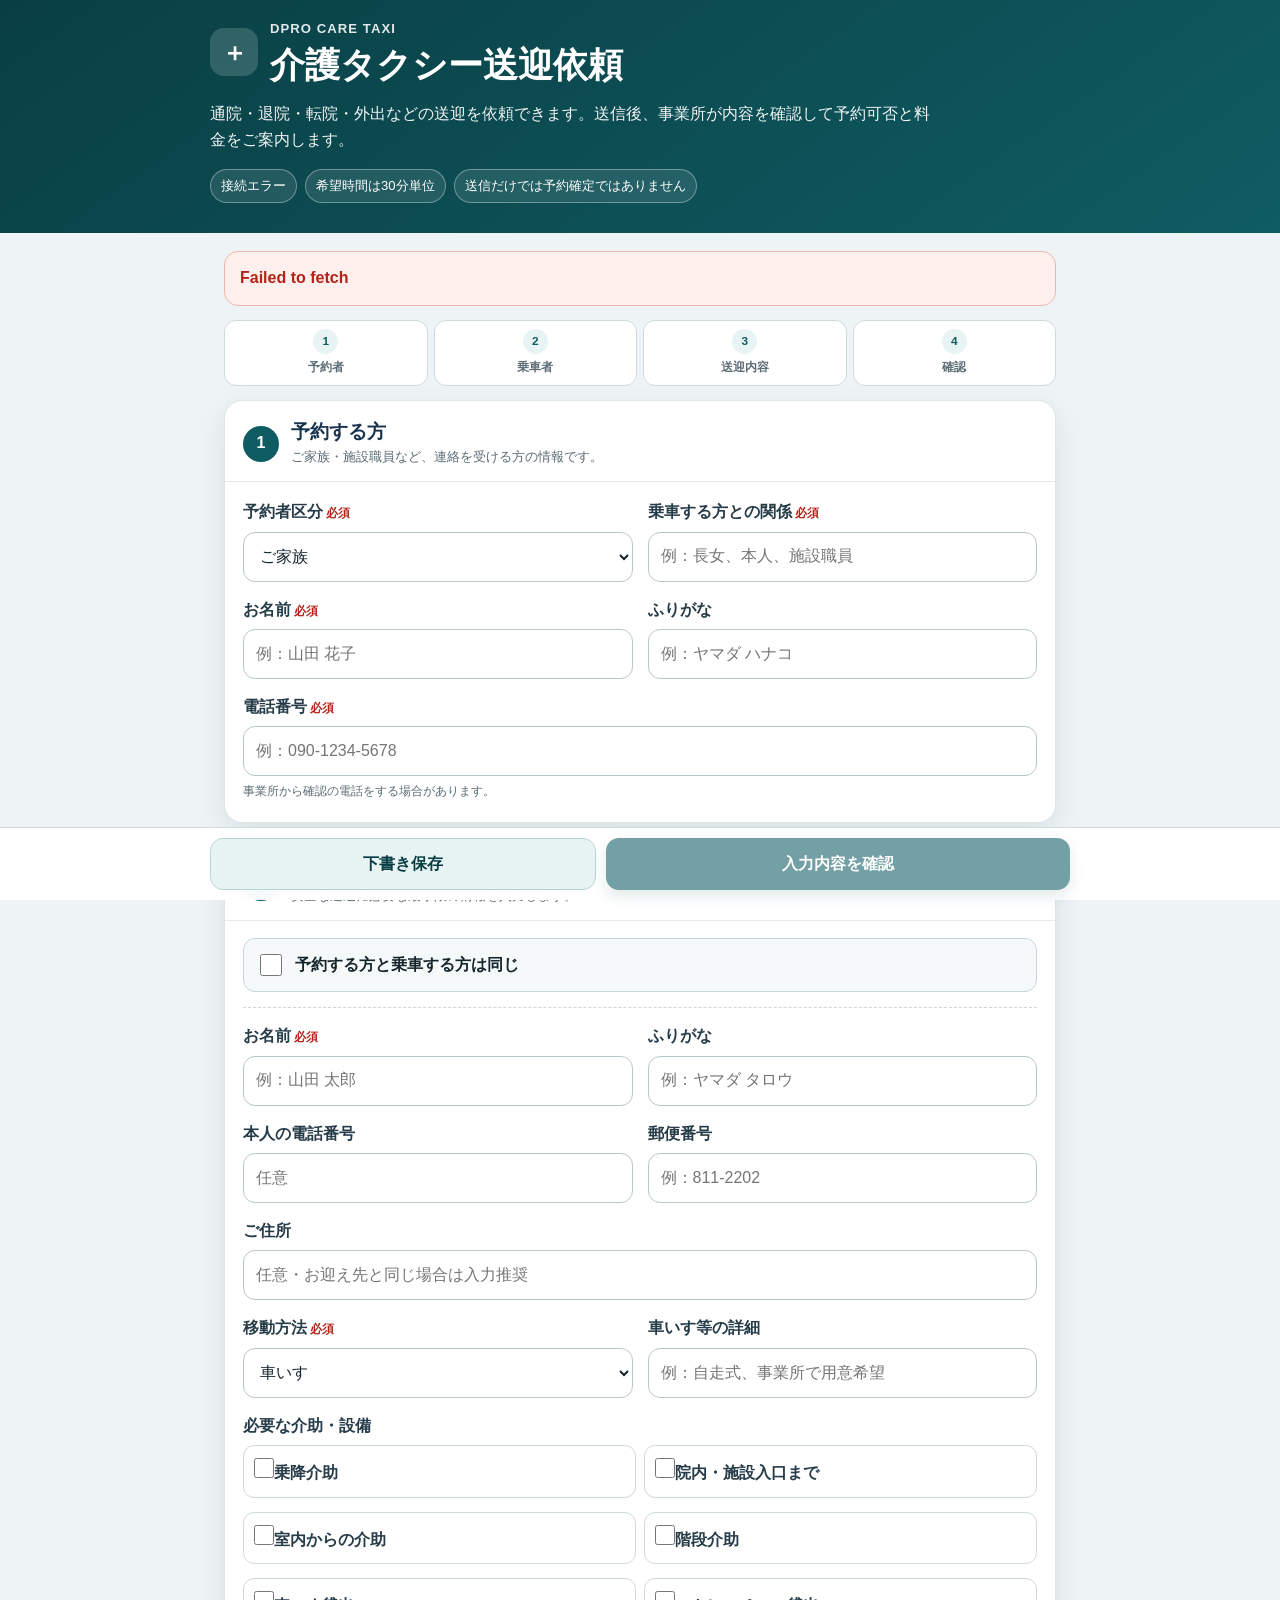
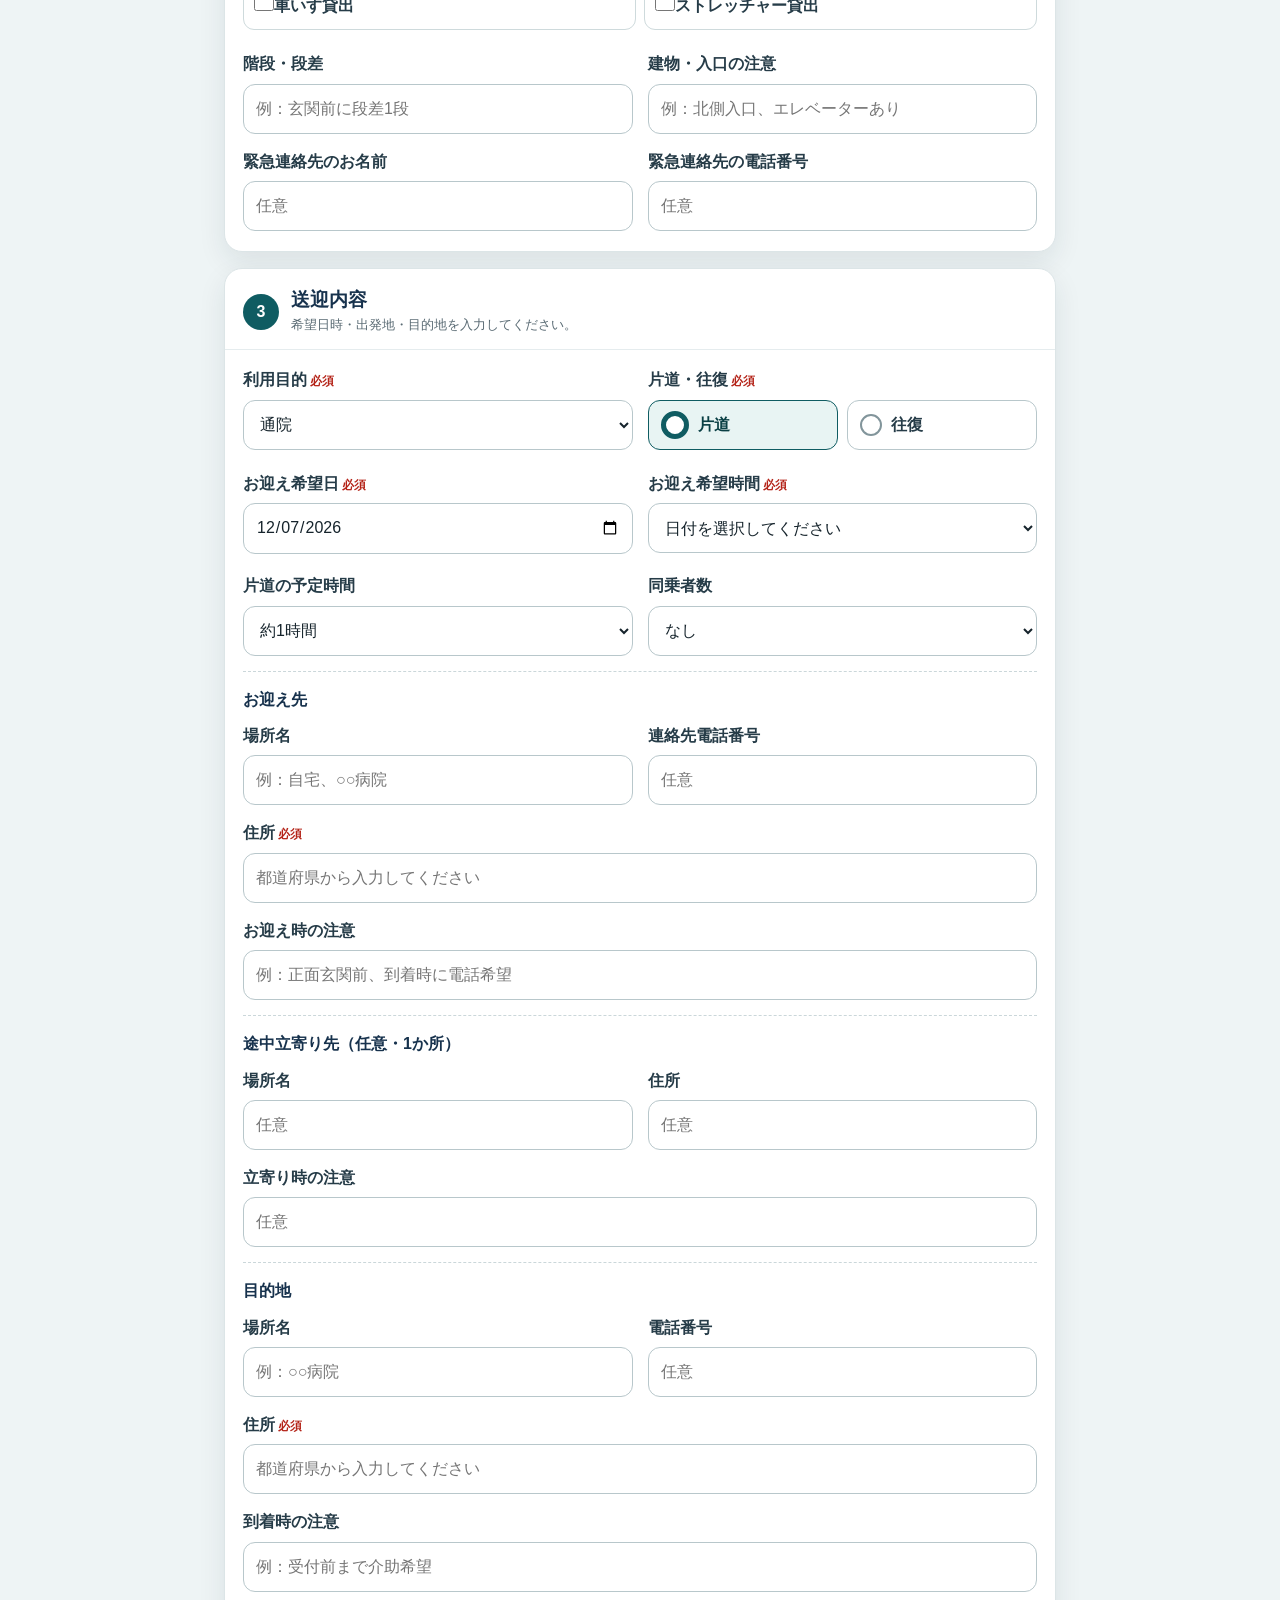
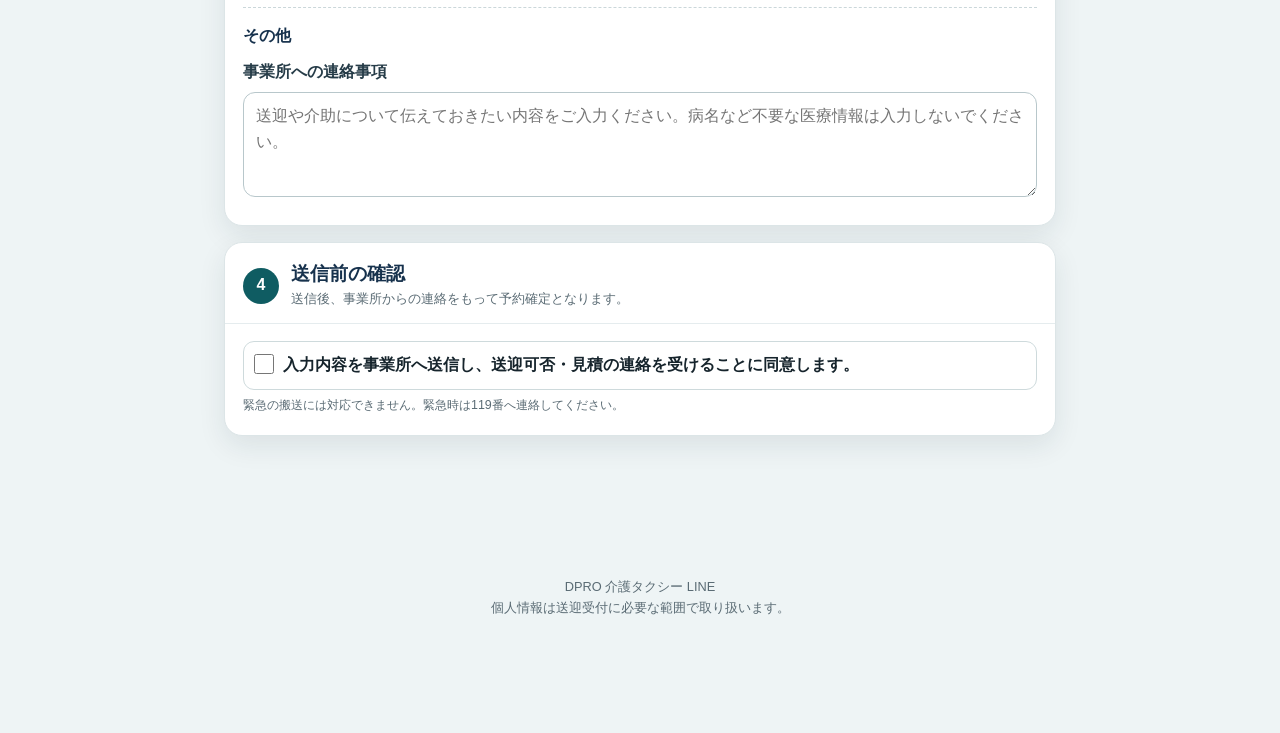
==== index.html @ 37ead965 "Add files via upload" ====
<!doctype html>
<html lang="ja">
<head>
  <meta charset="utf-8">
  <meta name="viewport" content="width=device-width,initial-scale=1,viewport-fit=cover">
  <meta name="theme-color" content="#0f5c62">
  <meta name="format-detection" content="telephone=no">
  <title>DPRO 介護タクシー｜送迎依頼</title>
  <script src="./config.js"></script>
  <style>
    :root {
      --primary: #0f5c62;
      --primary-dark: #093f44;
      --primary-soft: #e8f4f3;
      --navy: #17324d;
      --ink: #16242c;
      --muted: #5a6b74;
      --line: #cfdadd;
      --surface: #ffffff;
      --background: #eef4f5;
      --warning: #a75b00;
      --warning-soft: #fff4dd;
      --danger: #b42318;
      --danger-soft: #fff0ee;
      --success: #177245;
      --success-soft: #eaf7ef;
      --focus: #0b74de;
      --shadow: 0 10px 28px rgba(20, 49, 56, .09);
      --radius: 18px;
    }
    * { box-sizing: border-box; }
    html { background: var(--background); color: var(--ink); font-family: -apple-system, BlinkMacSystemFont, "Segoe UI", "Noto Sans JP", sans-serif; font-size: 16px; }
    body { margin: 0; min-width: 320px; line-height: 1.65; }
    button, input, select, textarea { font: inherit; }
    button, label, select { -webkit-tap-highlight-color: transparent; }
    a { color: var(--primary); }
    .app { min-height: 100dvh; }
    .hero {
      background: linear-gradient(145deg, var(--primary-dark), var(--primary));
      color: white;
      padding: calc(18px + env(safe-area-inset-top)) 18px 30px;
    }
    .hero-inner, .main, .footer-inner { width: min(860px, 100%); margin-inline: auto; }
    .brand { display: flex; align-items: center; gap: 12px; }
    .brand-mark {
      width: 48px; height: 48px; border-radius: 14px; background: rgba(255,255,255,.16);
      display: grid; place-items: center; font-size: 25px; font-weight: 800;
    }
    .eyebrow { margin: 0; font-size: .82rem; font-weight: 800; letter-spacing: .08em; opacity: .88; }
    h1 { margin: 2px 0 0; font-size: clamp(1.55rem, 5vw, 2.2rem); line-height: 1.28; }
    .hero-copy { margin: 14px 0 0; font-size: 1rem; opacity: .94; max-width: 720px; }
    .status-row { display: flex; flex-wrap: wrap; gap: 8px; margin-top: 16px; }
    .status-pill { padding: 5px 10px; border: 1px solid rgba(255,255,255,.35); border-radius: 999px; font-size: .82rem; background: rgba(255,255,255,.1); }
    .main { padding: 18px 14px 100px; }
    .notice { border-radius: 14px; padding: 13px 15px; margin-bottom: 14px; font-weight: 650; }
    .notice.info { background: var(--primary-soft); color: var(--primary-dark); border: 1px solid #b9d9d6; }
    .notice.warn { background: var(--warning-soft); color: #744000; border: 1px solid #edcf96; }
    .notice.error { background: var(--danger-soft); color: var(--danger); border: 1px solid #efb6b0; }
    .notice.success { background: var(--success-soft); color: var(--success); border: 1px solid #add8bd; }
    .hidden { display: none !important; }
    .step-nav { display: grid; grid-template-columns: repeat(4, 1fr); gap: 6px; margin: 0 0 14px; }
    .step-chip { background: white; border: 1px solid var(--line); border-radius: 12px; text-align: center; padding: 8px 3px; color: var(--muted); font-size: .74rem; font-weight: 800; }
    .step-chip span { display: block; margin: 0 auto 4px; width: 25px; height: 25px; border-radius: 50%; background: var(--primary-soft); color: var(--primary); line-height: 25px; }
    .card { background: var(--surface); border: 1px solid #dce5e7; border-radius: var(--radius); box-shadow: var(--shadow); margin-bottom: 16px; overflow: hidden; }
    .card-head { padding: 18px 18px 13px; border-bottom: 1px solid #e5ecee; display: flex; gap: 12px; align-items: center; }
    .step-number { flex: 0 0 36px; width: 36px; height: 36px; border-radius: 50%; display: grid; place-items: center; color: white; background: var(--primary); font-weight: 900; }
    .card-head h2 { margin: 0; font-size: 1.16rem; line-height: 1.35; color: var(--navy); }
    .card-head p { margin: 2px 0 0; font-size: .84rem; color: var(--muted); }
    .card-body { padding: 17px 18px 20px; }
    .grid { display: grid; grid-template-columns: repeat(2, minmax(0,1fr)); gap: 15px; }
    .field.full { grid-column: 1 / -1; }
    .field label, .legend { display: block; margin-bottom: 6px; font-weight: 800; color: #263c48; }
    .required::after { content: " 必須"; color: var(--danger); font-size: .72rem; font-weight: 900; }
    input[type="text"], input[type="tel"], input[type="date"], select, textarea {
      width: 100%; min-height: 50px; border: 1.5px solid #b8c7cb; border-radius: 12px; background: white; color: var(--ink); padding: 10px 12px; outline: none;
    }
    textarea { min-height: 105px; resize: vertical; }
    input:focus, select:focus, textarea:focus { border-color: var(--focus); box-shadow: 0 0 0 3px rgba(11,116,222,.14); }
    input[aria-invalid="true"], select[aria-invalid="true"], textarea[aria-invalid="true"] { border-color: var(--danger); background: #fffafa; }
    .help { margin: 5px 0 0; font-size: .78rem; color: var(--muted); }
    .choice-grid { display: grid; grid-template-columns: repeat(2,minmax(0,1fr)); gap: 9px; }
    .choice { position: relative; }
    .choice input { position: absolute; opacity: 0; pointer-events: none; }
    .choice label { display: flex; align-items: center; gap: 9px; min-height: 50px; padding: 10px 12px; border: 1.5px solid #b8c7cb; border-radius: 12px; background: white; cursor: pointer; font-weight: 750; }
    .choice label::before { content: ""; width: 18px; height: 18px; border: 2px solid #82959b; border-radius: 50%; flex: 0 0 auto; }
    .choice input:checked + label { border-color: var(--primary); background: var(--primary-soft); color: var(--primary-dark); }
    .choice input:checked + label::before { border: 5px solid var(--primary); background: white; }
    .checks { display: grid; grid-template-columns: repeat(2,minmax(0,1fr)); gap: 8px; }
    .check-label { display: flex; align-items: flex-start; gap: 9px; min-height: 46px; padding: 10px; border: 1px solid #cedadc; border-radius: 11px; font-weight: 650; }
    .check-label input { width: 20px; height: 20px; margin: 2px 0 0; accent-color: var(--primary); flex: 0 0 auto; }
    .same-box { padding: 12px; border: 1px solid #c6d7da; border-radius: 12px; background: #f5f9f9; }
    .same-box label { display: flex; align-items: center; gap: 10px; margin: 0; font-weight: 800; }
    .same-box input { width: 22px; height: 22px; accent-color: var(--primary); }
    .subsection { padding-top: 15px; margin-top: 15px; border-top: 1px dashed #cbd7da; }
    .subsection h3 { margin: 0 0 10px; font-size: 1rem; color: var(--navy); }
    .action-bar { position: fixed; z-index: 20; left: 0; right: 0; bottom: 0; padding: 10px 14px calc(10px + env(safe-area-inset-bottom)); background: rgba(255,255,255,.96); border-top: 1px solid #cfdadd; backdrop-filter: blur(8px); }
    .action-inner { width: min(860px,100%); margin: auto; display: grid; grid-template-columns: minmax(0,1fr) minmax(180px,1.2fr); gap: 10px; }
    .btn { min-height: 52px; border: 0; border-radius: 13px; padding: 11px 16px; cursor: pointer; font-weight: 900; }
    .btn:disabled { opacity: .58; cursor: wait; }
    .btn-primary { color: white; background: var(--primary); box-shadow: 0 6px 15px rgba(15,92,98,.22); }
    .btn-secondary { color: var(--primary-dark); background: var(--primary-soft); border: 1px solid #b7d6d3; }
    .btn-danger { color: var(--danger); background: var(--danger-soft); border: 1px solid #efb6b0; }
    .modal { position: fixed; z-index: 50; inset: 0; background: rgba(5,24,31,.6); display: grid; align-items: end; padding: 12px; }
    .modal-panel { width: min(700px,100%); max-height: 90dvh; overflow: auto; margin-inline: auto; background: white; border-radius: 22px; box-shadow: 0 20px 60px rgba(0,0,0,.28); }
    .modal-head { position: sticky; top: 0; background: white; padding: 18px; border-bottom: 1px solid #dce5e7; z-index: 1; }
    .modal-head h2 { margin: 0; color: var(--navy); }
    .summary { padding: 16px 18px; }
    .summary dl { margin: 0; }
    .summary-row { display: grid; grid-template-columns: 9em 1fr; gap: 9px; padding: 9px 0; border-bottom: 1px solid #edf1f2; }
    .summary dt { color: var(--muted); font-weight: 800; }
    .summary dd { margin: 0; font-weight: 700; white-space: pre-wrap; overflow-wrap: anywhere; }
    .modal-actions { position: sticky; bottom: 0; background: white; padding: 12px 18px calc(12px + env(safe-area-inset-bottom)); border-top: 1px solid #dce5e7; display: grid; grid-template-columns: 1fr 1.3fr; gap: 9px; }
    .success-panel { text-align: center; padding: 28px 18px; }
    .success-icon { margin: auto; width: 70px; height: 70px; border-radius: 50%; display: grid; place-items: center; background: var(--success-soft); color: var(--success); font-size: 38px; font-weight: 900; }
    .trip-number { display: inline-block; margin: 8px 0 16px; padding: 9px 14px; border-radius: 10px; background: #f0f4f5; font-size: 1.1rem; font-weight: 900; letter-spacing: .04em; }
    .footer { padding: 24px 16px 115px; color: var(--muted); font-size: .8rem; text-align: center; }
    .spinner { display: inline-block; width: 18px; height: 18px; border: 3px solid rgba(255,255,255,.35); border-top-color: white; border-radius: 50%; animation: spin .8s linear infinite; vertical-align: -4px; margin-right: 7px; }
    @keyframes spin { to { transform: rotate(360deg); } }
    @media (max-width: 640px) {
      .grid { grid-template-columns: 1fr; }
      .field.full { grid-column: auto; }
      .checks { grid-template-columns: 1fr; }
      .card-body { padding-inline: 14px; }
      .card-head { padding-inline: 14px; }
      .summary-row { grid-template-columns: 1fr; gap: 2px; }
      .action-inner { grid-template-columns: .8fr 1.2fr; }
    }
    @media (max-width: 390px) {
      .choice-grid { grid-template-columns: 1fr; }
      .step-chip { font-size: .68rem; }
    }
  </style>
</head>
<body>
<div class="app">
  <header class="hero">
    <div class="hero-inner">
      <div class="brand">
        <div class="brand-mark" aria-hidden="true">＋</div>
        <div>
          <p class="eyebrow">DPRO CARE TAXI</p>
          <h1 id="organizationName">介護タクシー送迎依頼</h1>
        </div>
      </div>
      <p class="hero-copy">通院・退院・転院・外出などの送迎を依頼できます。送信後、事業所が内容を確認して予約可否と料金をご案内します。</p>
      <div class="status-row">
        <span class="status-pill" id="connectionStatus">接続確認中</span>
        <span class="status-pill">希望時間は30分単位</span>
        <span class="status-pill">送信だけでは予約確定ではありません</span>
      </div>
    </div>
  </header>

  <main class="main">
    <div id="globalNotice" class="notice info" role="status" aria-live="polite">事業所情報を読み込んでいます。</div>
    <div id="demoNotice" class="notice warn hidden">現在は営業デモ環境です。入力した内容はデモデータとして保存されます。</div>

    <div class="step-nav" aria-hidden="true">
      <div class="step-chip"><span>1</span>予約者</div>
      <div class="step-chip"><span>2</span>乗車者</div>
      <div class="step-chip"><span>3</span>送迎内容</div>
      <div class="step-chip"><span>4</span>確認</div>
    </div>

    <form id="requestForm" novalidate>
      <section class="card" aria-labelledby="requesterTitle">
        <div class="card-head">
          <div class="step-number">1</div>
          <div><h2 id="requesterTitle">予約する方</h2><p>ご家族・施設職員など、連絡を受ける方の情報です。</p></div>
        </div>
        <div class="card-body">
          <div class="grid">
            <div class="field">
              <label class="required" for="requesterType">予約者区分</label>
              <select id="requesterType" required>
                <option value="self">ご本人</option>
                <option value="family" selected>ご家族</option>
                <option value="facility">施設職員</option>
                <option value="care_manager">ケアマネジャー</option>
                <option value="hospital">病院・クリニック</option>
                <option value="other">その他</option>
              </select>
            </div>
            <div class="field">
              <label class="required" for="relationship">乗車する方との関係</label>
              <input id="relationship" type="text" maxlength="50" placeholder="例：長女、本人、施設職員" required autocomplete="organization-title">
            </div>
            <div class="field">
              <label class="required" for="requesterName">お名前</label>
              <input id="requesterName" type="text" maxlength="100" autocomplete="name" required placeholder="例：山田 花子">
            </div>
            <div class="field">
              <label for="requesterKana">ふりがな</label>
              <input id="requesterKana" type="text" maxlength="100" placeholder="例：ヤマダ ハナコ">
            </div>
            <div class="field full">
              <label class="required" for="requesterPhone">電話番号</label>
              <input id="requesterPhone" type="tel" inputmode="tel" maxlength="30" autocomplete="tel" required placeholder="例：090-1234-5678">
              <p class="help">事業所から確認の電話をする場合があります。</p>
            </div>
          </div>
        </div>
      </section>

      <section class="card" aria-labelledby="passengerTitle">
        <div class="card-head">
          <div class="step-number">2</div>
          <div><h2 id="passengerTitle">乗車する方</h2><p>安全な送迎に必要な最小限の情報を入力します。</p></div>
        </div>
        <div class="card-body">
          <div class="same-box">
            <label><input id="sameAsRequester" type="checkbox">予約する方と乗車する方は同じ</label>
          </div>
          <div class="grid subsection">
            <div class="field">
              <label class="required" for="passengerName">お名前</label>
              <input id="passengerName" type="text" maxlength="100" required placeholder="例：山田 太郎">
            </div>
            <div class="field">
              <label for="passengerKana">ふりがな</label>
              <input id="passengerKana" type="text" maxlength="100" placeholder="例：ヤマダ タロウ">
            </div>
            <div class="field">
              <label for="passengerPhone">本人の電話番号</label>
              <input id="passengerPhone" type="tel" inputmode="tel" maxlength="30" placeholder="任意">
            </div>
            <div class="field">
              <label for="postalCode">郵便番号</label>
              <input id="postalCode" type="text" inputmode="numeric" maxlength="12" placeholder="例：811-2202">
            </div>
            <div class="field full">
              <label for="passengerAddress">ご住所</label>
              <input id="passengerAddress" type="text" maxlength="500" autocomplete="street-address" placeholder="任意・お迎え先と同じ場合は入力推奨">
            </div>
            <div class="field">
              <label class="required" for="mobilityType">移動方法</label>
              <select id="mobilityType" required>
                <option value="walking">歩行</option>
                <option value="cane">杖</option>
                <option value="walker">歩行器</option>
                <option value="wheelchair" selected>車いす</option>
                <option value="reclining_wheelchair">リクライニング車いす</option>
                <option value="stretcher">ストレッチャー</option>
                <option value="other">その他</option>
              </select>
            </div>
            <div class="field">
              <label for="wheelchairType">車いす等の詳細</label>
              <input id="wheelchairType" type="text" maxlength="100" placeholder="例：自走式、事業所で用意希望">
            </div>
            <div class="field full">
              <span class="legend">必要な介助・設備</span>
              <div class="checks" id="assistanceChecks">
                <label class="check-label"><input type="checkbox" value="乗降介助">乗降介助</label>
                <label class="check-label"><input type="checkbox" value="院内・施設入口まで">院内・施設入口まで</label>
                <label class="check-label"><input type="checkbox" value="室内からの介助">室内からの介助</label>
                <label class="check-label"><input type="checkbox" value="階段介助">階段介助</label>
                <label class="check-label"><input type="checkbox" value="車いす貸出">車いす貸出</label>
                <label class="check-label"><input type="checkbox" value="ストレッチャー貸出">ストレッチャー貸出</label>
              </div>
            </div>
            <div class="field">
              <label for="stairsNotes">階段・段差</label>
              <input id="stairsNotes" type="text" maxlength="300" placeholder="例：玄関前に段差1段">
            </div>
            <div class="field">
              <label for="buildingNotes">建物・入口の注意</label>
              <input id="buildingNotes" type="text" maxlength="500" placeholder="例：北側入口、エレベーターあり">
            </div>
            <div class="field">
              <label for="emergencyName">緊急連絡先のお名前</label>
              <input id="emergencyName" type="text" maxlength="100" placeholder="任意">
            </div>
            <div class="field">
              <label for="emergencyPhone">緊急連絡先の電話番号</label>
              <input id="emergencyPhone" type="tel" inputmode="tel" maxlength="30" placeholder="任意">
            </div>
          </div>
        </div>
      </section>

      <section class="card" aria-labelledby="tripTitle">
        <div class="card-head">
          <div class="step-number">3</div>
          <div><h2 id="tripTitle">送迎内容</h2><p>希望日時・出発地・目的地を入力してください。</p></div>
        </div>
        <div class="card-body">
          <div class="grid">
            <div class="field">
              <label class="required" for="servicePurpose">利用目的</label>
              <select id="servicePurpose" required>
                <option value="hospital_visit">通院</option>
                <option value="hospital_discharge">退院</option>
                <option value="hospital_transfer">転院</option>
                <option value="shopping">買い物</option>
                <option value="ceremony">冠婚葬祭</option>
                <option value="leisure">外出・余暇</option>
                <option value="facility_transfer">施設移動</option>
                <option value="other">その他</option>
              </select>
            </div>
            <div class="field">
              <span class="legend required">片道・往復</span>
              <div class="choice-grid">
                <div class="choice"><input id="oneWay" type="radio" name="tripType" value="one_way" checked><label for="oneWay">片道</label></div>
                <div class="choice"><input id="roundTrip" type="radio" name="tripType" value="round_trip"><label for="roundTrip">往復</label></div>
              </div>
            </div>
            <div class="field">
              <label class="required" for="pickupDate">お迎え希望日</label>
              <input id="pickupDate" type="date" required>
            </div>
            <div class="field">
              <label class="required" for="pickupTime">お迎え希望時間</label>
              <select id="pickupTime" required><option value="">日付を選択してください</option></select>
              <p class="help" id="businessHourHelp"></p>
            </div>
            <div class="field">
              <label for="duration">片道の予定時間</label>
              <select id="duration">
                <option value="30">約30分</option>
                <option value="60" selected>約1時間</option>
                <option value="90">約1時間30分</option>
                <option value="120">約2時間</option>
                <option value="180">約3時間</option>
              </select>
            </div>
            <div class="field">
              <label for="companionCount">同乗者数</label>
              <select id="companionCount">
                <option value="0">なし</option><option value="1">1名</option><option value="2">2名</option><option value="3">3名</option><option value="4">4名以上</option>
              </select>
            </div>
          </div>

          <div id="returnSection" class="subsection hidden">
            <h3>帰りのお迎え</h3>
            <div class="choice-grid">
              <div class="choice"><input id="returnFixed" type="radio" name="returnMode" value="fixed_time"><label for="returnFixed">時間を指定</label></div>
              <div class="choice"><input id="returnRange" type="radio" name="returnMode" value="time_range"><label for="returnRange">時間帯を指定</label></div>
              <div class="choice"><input id="returnContact" type="radio" name="returnMode" value="contact_when_ready" checked><label for="returnContact">終了後に連絡</label></div>
            </div>
            <div id="returnDateTime" class="grid subsection hidden">
              <div class="field"><label class="required" for="returnDate">帰りの日</label><input id="returnDate" type="date"></div>
              <div id="returnFixedField" class="field hidden"><label class="required" for="returnTime">帰りの時間</label><select id="returnTime"></select></div>
              <div id="returnRangeFields" class="field full hidden">
                <div class="grid">
                  <div class="field"><label class="required" for="returnFrom">時間帯の開始</label><select id="returnFrom"></select></div>
                  <div class="field"><label class="required" for="returnUntil">時間帯の終了</label><select id="returnUntil"></select></div>
                </div>
              </div>
            </div>
          </div>

          <div class="subsection">
            <h3>お迎え先</h3>
            <div class="grid">
              <div class="field"><label for="pickupPlaceName">場所名</label><input id="pickupPlaceName" type="text" maxlength="150" placeholder="例：自宅、○○病院"></div>
              <div class="field"><label for="pickupPhone">連絡先電話番号</label><input id="pickupPhone" type="tel" inputmode="tel" maxlength="30" placeholder="任意"></div>
              <div class="field full"><label class="required" for="pickupAddress">住所</label><input id="pickupAddress" type="text" maxlength="500" required placeholder="都道府県から入力してください"></div>
              <div class="field full"><label for="pickupNotes">お迎え時の注意</label><input id="pickupNotes" type="text" maxlength="500" placeholder="例：正面玄関前、到着時に電話希望"></div>
            </div>
          </div>

          <div class="subsection">
            <h3>途中立寄り先（任意・1か所）</h3>
            <div class="grid">
              <div class="field"><label for="waypointName">場所名</label><input id="waypointName" type="text" maxlength="150" placeholder="任意"></div>
              <div class="field"><label for="waypointAddress">住所</label><input id="waypointAddress" type="text" maxlength="500" placeholder="任意"></div>
              <div class="field full"><label for="waypointNotes">立寄り時の注意</label><input id="waypointNotes" type="text" maxlength="500" placeholder="任意"></div>
            </div>
          </div>

          <div class="subsection">
            <h3>目的地</h3>
            <div class="grid">
              <div class="field"><label for="destinationName">場所名</label><input id="destinationName" type="text" maxlength="150" placeholder="例：○○病院"></div>
              <div class="field"><label for="destinationPhone">電話番号</label><input id="destinationPhone" type="tel" inputmode="tel" maxlength="30" placeholder="任意"></div>
              <div class="field full"><label class="required" for="destinationAddress">住所</label><input id="destinationAddress" type="text" maxlength="500" required placeholder="都道府県から入力してください"></div>
              <div class="field full"><label for="destinationNotes">到着時の注意</label><input id="destinationNotes" type="text" maxlength="500" placeholder="例：受付前まで介助希望"></div>
            </div>
          </div>

          <div class="subsection">
            <h3>その他</h3>
            <div class="field"><label for="customerNotes">事業所への連絡事項</label><textarea id="customerNotes" maxlength="1000" placeholder="送迎や介助について伝えておきたい内容をご入力ください。病名など不要な医療情報は入力しないでください。"></textarea></div>
          </div>
        </div>
      </section>

      <section class="card" aria-labelledby="agreementTitle">
        <div class="card-head">
          <div class="step-number">4</div>
          <div><h2 id="agreementTitle">送信前の確認</h2><p>送信後、事業所からの連絡をもって予約確定となります。</p></div>
        </div>
        <div class="card-body">
          <label class="check-label"><input id="agreement" type="checkbox" required>入力内容を事業所へ送信し、送迎可否・見積の連絡を受けることに同意します。</label>
          <p class="help">緊急の搬送には対応できません。緊急時は119番へ連絡してください。</p>
        </div>
      </section>
    </form>
  </main>

  <footer class="footer"><div class="footer-inner">DPRO 介護タクシー LINE<br>個人情報は送迎受付に必要な範囲で取り扱います。</div></footer>

  <div class="action-bar" id="actionBar">
    <div class="action-inner">
      <button class="btn btn-secondary" type="button" id="saveDraftButton">下書き保存</button>
      <button class="btn btn-primary" type="button" id="confirmButton">入力内容を確認</button>
    </div>
  </div>

  <div class="modal hidden" id="confirmModal" role="dialog" aria-modal="true" aria-labelledby="confirmTitle">
    <div class="modal-panel">
      <div class="modal-head"><h2 id="confirmTitle">送信内容の確認</h2></div>
      <div class="summary" id="summaryContent"></div>
      <div class="modal-actions">
        <button class="btn btn-secondary" type="button" id="backButton">修正する</button>
        <button class="btn btn-primary" type="button" id="submitButton">この内容で送信</button>
      </div>
    </div>
  </div>

  <div class="modal hidden" id="successModal" role="dialog" aria-modal="true" aria-labelledby="successTitle">
    <div class="modal-panel">
      <div class="success-panel">
        <div class="success-icon">✓</div>
        <h2 id="successTitle">送迎依頼を受け付けました</h2>
        <p>この時点では予約確定ではありません。事業所からの確認連絡をお待ちください。</p>
        <div class="trip-number" id="tripNumber">受付番号</div>
        <button class="btn btn-primary" type="button" id="newRequestButton">画面を閉じる</button>
      </div>
    </div>
  </div>
</div>

<script>
(() => {
  "use strict";
  const CONFIG = window.CARETAXI_CONFIG || {};
  const $ = (id) => document.getElementById(id);
  const form = $("requestForm");
  let publicConfig = null;
  let memberToken = null;
  let isSubmitting = false;
  let idempotencyKey = createIdempotencyKey();

  const LABELS = {
    self: "ご本人", family: "ご家族", facility: "施設職員", care_manager: "ケアマネジャー", hospital: "病院・クリニック", other: "その他",
    hospital_visit: "通院", hospital_discharge: "退院", hospital_transfer: "転院", shopping: "買い物", ceremony: "冠婚葬祭", leisure: "外出・余暇", facility_transfer: "施設移動",
    one_way: "片道", round_trip: "往復", fixed_time: "時間指定", time_range: "時間帯指定", contact_when_ready: "終了後に連絡",
    walking: "歩行", cane: "杖", walker: "歩行器", wheelchair: "車いす", reclining_wheelchair: "リクライニング車いす", stretcher: "ストレッチャー"
  };

  document.addEventListener("DOMContentLoaded", initialize);

  async function initialize() {
    bindEvents();
    restoreDraft();
    updateTripType();
    updateSamePerson();
    setInitialDates();
    try {
      publicConfig = await api("/v1/config/public", { method: "GET", auth: false });
      $("organizationName").textContent = `${publicConfig.organization.name}｜送迎依頼`;
      $("connectionStatus").textContent = "事業所へ接続済み";
      $("globalNotice").className = "notice info";
      $("globalNotice").textContent = "送信後、事業所が内容を確認します。お急ぎの場合は事業所へ電話でご相談ください。";
      $("demoNotice").classList.toggle("hidden", !publicConfig.organization.is_demo);
      populatePickupTimes();
      await createMemberSession();
    } catch (error) {
      showNotice(error.message || "事業所へ接続できませんでした。", "error");
      $("connectionStatus").textContent = "接続エラー";
      $("confirmButton").disabled = true;
    }
  }

  function bindEvents() {
    $("sameAsRequester").addEventListener("change", updateSamePerson);
    ["requesterName","requesterKana","requesterPhone"].forEach(id => $(id).addEventListener("input", updateSamePerson));
    document.querySelectorAll('input[name="tripType"]').forEach(el => el.addEventListener("change", updateTripType));
    document.querySelectorAll('input[name="returnMode"]').forEach(el => el.addEventListener("change", updateReturnMode));
    $("pickupDate").addEventListener("change", () => { populatePickupTimes(); syncReturnDate(); });
    $("returnDate").addEventListener("change", populateReturnTimes);
    $("confirmButton").addEventListener("click", openConfirmation);
    $("backButton").addEventListener("click", () => closeModal("confirmModal"));
    $("submitButton").addEventListener("click", submitRequest);
    $("saveDraftButton").addEventListener("click", () => saveDraft(true));
    $("newRequestButton").addEventListener("click", closeAfterSuccess);
    form.addEventListener("input", debounce(() => saveDraft(false), 500));
    form.addEventListener("change", debounce(() => saveDraft(false), 300));
  }

  async function createMemberSession() {
    if (!CONFIG.DEMO_MODE) {
      throw new Error("LINE認証は次のLIFF設定STEPで有効化します。");
    }
    let lineUserId = localStorage.getItem(CONFIG.DEMO_LINE_USER_KEY);
    if (!lineUserId) {
      lineUserId = `demo-line-${randomUuid()}`;
      localStorage.setItem(CONFIG.DEMO_LINE_USER_KEY, lineUserId);
    }
    const result = await api("/v1/auth/member", {
      method: "POST", auth: false,
      body: { line_user_id: lineUserId, organization_code: CONFIG.ORGANIZATION_CODE }
    });
    memberToken = result.token;
  }

  function updateSamePerson() {
    const same = $("sameAsRequester").checked;
    ["passengerName","passengerKana","passengerPhone"].forEach(id => $(id).readOnly = same);
    if (same) {
      $("passengerName").value = $("requesterName").value;
      $("passengerKana").value = $("requesterKana").value;
      $("passengerPhone").value = $("requesterPhone").value;
      $("relationship").value = "本人";
      $("requesterType").value = "self";
    }
  }

  function updateTripType() {
    const roundTrip = selectedValue("tripType") === "round_trip";
    $("returnSection").classList.toggle("hidden", !roundTrip);
    updateReturnMode();
  }

  function updateReturnMode() {
    const roundTrip = selectedValue("tripType") === "round_trip";
    const mode = selectedValue("returnMode") || "contact_when_ready";
    const showDate = roundTrip && mode !== "contact_when_ready";
    $("returnDateTime").classList.toggle("hidden", !showDate);
    $("returnFixedField").classList.toggle("hidden", !(showDate && mode === "fixed_time"));
    $("returnRangeFields").classList.toggle("hidden", !(showDate && mode === "time_range"));
    $("returnDate").required = showDate;
    $("returnTime").required = showDate && mode === "fixed_time";
    $("returnFrom").required = showDate && mode === "time_range";
    $("returnUntil").required = showDate && mode === "time_range";
    syncReturnDate();
    populateReturnTimes();
  }

  function setInitialDates() {
    const minimum = earliestRequestDate();
    const minDate = formatDate(minimum);
    $("pickupDate").min = minDate;
    if (!$("pickupDate").value || $("pickupDate").value < minDate) $("pickupDate").value = minDate;
    $("returnDate").min = minDate;
    syncReturnDate();
  }

  function earliestRequestDate() {
    const hours = Number(publicConfig?.settings?.request_deadline_hours || 24);
    return new Date(Date.now() + hours * 3600000);
  }

  function populatePickupTimes() {
    const select = $("pickupTime");
    const current = select.value;
    select.innerHTML = "";
    const date = $("pickupDate").value;
    if (!date) return addOption(select, "", "日付を選択してください");
    const day = new Date(`${date}T12:00:00`).getDay();
    const hours = publicConfig?.business_hours?.find(item => Number(item.weekday) === day);
    if (!hours || !hours.is_open) {
      addOption(select, "", "定休日です");
      $("businessHourHelp").textContent = "選択した日は定休日です。";
      return;
    }
    const interval = Number(publicConfig?.settings?.booking_interval_minutes || 30);
    const start = timeToMinutes(hours.open_time || "08:00");
    const close = Math.min(timeToMinutes(hours.close_time || "18:00"), timeToMinutes(hours.last_request_time || hours.close_time || "18:00"));
    const earliest = earliestRequestDate();
    let count = 0;
    for (let minutes = start; minutes <= close; minutes += interval) {
      const value = minutesToTime(minutes);
      const candidate = new Date(`${date}T${value}:00+09:00`);
      if (candidate <= earliest) continue;
      addOption(select, value, value);
      count++;
    }
    if (!count) addOption(select, "", "受付可能な時間がありません");
    if ([...select.options].some(o => o.value === current)) select.value = current;
    $("businessHourHelp").textContent = `受付時間 ${trimTime(hours.open_time)}〜${trimTime(hours.last_request_time || hours.close_time)}（希望枠）`;
  }

  function populateReturnTimes() {
    ["returnTime","returnFrom","returnUntil"].forEach(id => {
      const select = $(id); const current = select.value; select.innerHTML = "";
      for (let m = 0; m < 24 * 60; m += 30) addOption(select, minutesToTime(m), minutesToTime(m));
      if ([...select.options].some(o => o.value === current)) select.value = current;
    });
    if (!$("returnFrom").value) $("returnFrom").value = "12:00";
    if (!$("returnUntil").value) $("returnUntil").value = "14:00";
  }

  function syncReturnDate() {
    const pickupDate = $("pickupDate").value;
    $("returnDate").min = pickupDate || formatDate(new Date());
    if (!$("returnDate").value || $("returnDate").value < pickupDate) $("returnDate").value = pickupDate;
  }

  function openConfirmation() {
    clearInvalid();
    updateSamePerson();
    if (!form.reportValidity()) {
      markInvalid();
      showNotice("未入力または入力内容に誤りがあります。赤く表示された項目を確認してください。", "error");
      const first = form.querySelector(":invalid");
      first?.scrollIntoView({ behavior: "smooth", block: "center" });
      return;
    }
    const validationError = validateBusinessRules();
    if (validationError) { showNotice(validationError, "error"); return; }
    $("summaryContent").innerHTML = buildSummaryHtml();
    openModal("confirmModal");
  }

  function validateBusinessRules() {
    const phone = normalizePhone($("requesterPhone").value);
    if (phone.length < 10 || phone.length > 11) return "予約する方の電話番号を正しく入力してください。";
    if (!$("pickupTime").value) return "受付可能なお迎え時間を選択してください。";
    const pickup = createIso($("pickupDate").value, $("pickupTime").value);
    if (!pickup || new Date(pickup) <= new Date()) return "過去の日時は選択できません。";
    if (selectedValue("tripType") === "round_trip") {
      const mode = selectedValue("returnMode");
      if (mode === "fixed_time") {
        const ret = createIso($("returnDate").value, $("returnTime").value);
        if (!ret || new Date(ret) <= new Date(pickup)) return "帰りのお迎え時間は行きより後にしてください。";
      }
      if (mode === "time_range") {
        const from = createIso($("returnDate").value, $("returnFrom").value);
        const until = createIso($("returnDate").value, $("returnUntil").value);
        if (!from || !until || new Date(from) <= new Date(pickup) || new Date(until) <= new Date(from)) return "帰りの時間帯を正しく入力してください。";
      }
    }
    return null;
  }

  function buildSummaryHtml() {
    const items = summaryItems();
    return `<dl>${items.map(([term, value]) => `<div class="summary-row"><dt>${escapeHtml(term)}</dt><dd>${escapeHtml(value || "－")}</dd></div>`).join("")}</dl>`;
  }

  function summaryItems() {
    const round = selectedValue("tripType") === "round_trip";
    const returnMode = selectedValue("returnMode");
    let returnText = "なし";
    if (round && returnMode === "contact_when_ready") returnText = "診察・用事終了後に連絡";
    if (round && returnMode === "fixed_time") returnText = `${formatJapaneseDate($("returnDate").value)} ${$("returnTime").value}`;
    if (round && returnMode === "time_range") returnText = `${formatJapaneseDate($("returnDate").value)} ${$("returnFrom").value}〜${$("returnUntil").value}`;
    return [
      ["予約する方", `${$("requesterName").value}（${LABELS[$("requesterType").value] || $("requesterType").value}）`],
      ["電話番号", $("requesterPhone").value],
      ["乗車する方", $("passengerName").value],
      ["移動方法", LABELS[$("mobilityType").value] || $("mobilityType").value],
      ["必要な介助", checkedValues().join("、") || "なし"],
      ["利用目的", LABELS[$("servicePurpose").value]],
      ["片道・往復", LABELS[selectedValue("tripType")]],
      ["お迎え日時", `${formatJapaneseDate($("pickupDate").value)} ${$("pickupTime").value}`],
      ["お迎え先", `${$("pickupPlaceName").value}\n${$("pickupAddress").value}`],
      ["途中立寄り", $("waypointAddress").value ? `${$("waypointName").value}\n${$("waypointAddress").value}` : "なし"],
      ["目的地", `${$("destinationName").value}\n${$("destinationAddress").value}`],
      ["帰りのお迎え", returnText],
      ["同乗者", `${$("companionCount").value}名`],
      ["連絡事項", $("customerNotes").value || "なし"]
    ];
  }

  async function submitRequest() {
    if (isSubmitting) return;
    isSubmitting = true;
    const button = $("submitButton");
    button.disabled = true;
    button.innerHTML = '<span class="spinner"></span>送信中';
    try {
      if (!memberToken) await createMemberSession();
      const payload = buildPayload();
      const result = await api("/v1/trip/request", {
        method: "POST", auth: true,
        headers: { "Idempotency-Key": idempotencyKey },
        body: payload
      });
      localStorage.removeItem(CONFIG.DRAFT_STORAGE_KEY);
      $("tripNumber").textContent = `受付番号：${result.trip_no}`;
      closeModal("confirmModal");
      openModal("successModal");
    } catch (error) {
      closeModal("confirmModal");
      showNotice(error.message || "送信できませんでした。時間をおいて再度お試しください。", "error");
      window.scrollTo({ top: 0, behavior: "smooth" });
    } finally {
      isSubmitting = false;
      button.disabled = false;
      button.textContent = "この内容で送信";
    }
  }

  function buildPayload() {
    const assistance = checkedValues();
    const mobility = $("mobilityType").value;
    const equipment = [];
    if (["wheelchair","reclining_wheelchair","stretcher"].includes(mobility)) equipment.push(mobility);
    if (assistance.includes("車いす貸出")) equipment.push("wheelchair");
    if (assistance.includes("ストレッチャー貸出")) equipment.push("stretcher");
    const tripType = selectedValue("tripType");
    const returnMode = tripType === "round_trip" ? selectedValue("returnMode") : "none";
    return {
      organization_code: CONFIG.ORGANIZATION_CODE,
      idempotency_key: idempotencyKey,
      requester: {
        full_name: $("requesterName").value.trim(), full_name_kana: $("requesterKana").value.trim(), phone: $("requesterPhone").value.trim(),
        customer_type: $("requesterType").value, relationship: $("relationship").value.trim()
      },
      passenger: {
        full_name: $("passengerName").value.trim(), full_name_kana: $("passengerKana").value.trim(), phone: $("passengerPhone").value.trim(),
        postal_code: $("postalCode").value.trim(), address: $("passengerAddress").value.trim(), mobility_type: mobility,
        wheelchair_type: $("wheelchairType").value.trim(), assistance_needs: assistance, equipment_needs: [...new Set(equipment)],
        stairs_notes: $("stairsNotes").value.trim(), building_access_notes: $("buildingNotes").value.trim(),
        emergency_contact_name: $("emergencyName").value.trim(), emergency_contact_phone: $("emergencyPhone").value.trim()
      },
      trip: {
        service_purpose: $("servicePurpose").value, trip_type: tripType, return_mode: returnMode,
        requested_pickup_at: createIso($("pickupDate").value, $("pickupTime").value),
        requested_return_at: returnMode === "fixed_time" ? createIso($("returnDate").value, $("returnTime").value) : null,
        requested_return_from: returnMode === "time_range" ? createIso($("returnDate").value, $("returnFrom").value) : null,
        requested_return_until: returnMode === "time_range" ? createIso($("returnDate").value, $("returnUntil").value) : null,
        companion_count: Number($("companionCount").value), expected_duration_minutes: Number($("duration").value),
        mobility_type: mobility, assistance_summary: assistance.join("・"),
        pickup_place_name: $("pickupPlaceName").value.trim(), pickup_address: $("pickupAddress").value.trim(), pickup_phone: $("pickupPhone").value.trim(), pickup_notes: $("pickupNotes").value.trim(),
        waypoint_place_name: $("waypointName").value.trim(), waypoint_address: $("waypointAddress").value.trim(), waypoint_notes: $("waypointNotes").value.trim(),
        destination_place_name: $("destinationName").value.trim(), destination_address: $("destinationAddress").value.trim(), destination_phone: $("destinationPhone").value.trim(), destination_notes: $("destinationNotes").value.trim(),
        customer_notes: $("customerNotes").value.trim()
      }
    };
  }

  async function api(path, options = {}) {
    const controller = new AbortController();
    const timer = setTimeout(() => controller.abort(), Number(CONFIG.REQUEST_TIMEOUT_MS || 15000));
    const headers = new Headers(options.headers || {});
    headers.set("Accept", "application/json");
    if (options.body) headers.set("Content-Type", "application/json");
    if (options.auth && memberToken) headers.set("Authorization", `Bearer ${memberToken}`);
    try {
      const response = await fetch(`${String(CONFIG.API_BASE_URL).replace(/\/$/, "")}${path}`, {
        method: options.method || "GET", headers,
        body: options.body ? JSON.stringify(options.body) : undefined,
        signal: controller.signal
      });
      const data = await response.json().catch(() => ({}));
      if (!response.ok || data.ok === false) throw new Error(data.message || `通信エラー（${response.status}）`);
      return data;
    } catch (error) {
      if (error.name === "AbortError") throw new Error("通信がタイムアウトしました。電波状況を確認してください。");
      throw error;
    } finally { clearTimeout(timer); }
  }

  function saveDraft(showMessage) {
    try {
      const data = {};
      form.querySelectorAll("input,select,textarea").forEach(el => {
        if (!el.id && !el.name) return;
        const key = el.id || el.name;
        if (el.type === "radio") { if (el.checked) data[key] = el.value; }
        else if (el.type === "checkbox") {
          if (el.closest("#assistanceChecks")) return;
          data[key] = el.checked;
        } else data[key] = el.value;
      });
      data.assistance = checkedValues();
      data.saved_at = new Date().toISOString();
      localStorage.setItem(CONFIG.DRAFT_STORAGE_KEY, JSON.stringify(data));
      if (showMessage) showNotice("入力途中の内容をこの端末に保存しました。", "success");
    } catch { if (showMessage) showNotice("下書きを保存できませんでした。", "error"); }
  }

  function restoreDraft() {
    try {
      const raw = localStorage.getItem(CONFIG.DRAFT_STORAGE_KEY); if (!raw) return;
      const data = JSON.parse(raw);
      form.querySelectorAll("input,select,textarea").forEach(el => {
        const key = el.id || el.name; if (!(key in data)) return;
        if (el.type === "radio") el.checked = data[key] === el.value;
        else if (el.type === "checkbox") { if (!el.closest("#assistanceChecks")) el.checked = Boolean(data[key]); }
        else el.value = data[key];
      });
      document.querySelectorAll("#assistanceChecks input").forEach(el => el.checked = (data.assistance || []).includes(el.value));
      showNotice("この端末に保存されていた入力途中の内容を復元しました。", "info");
    } catch { localStorage.removeItem(CONFIG.DRAFT_STORAGE_KEY); }
  }

  function closeAfterSuccess() {
    if (window.liff?.isInClient?.()) window.liff.closeWindow();
    else { closeModal("successModal"); location.reload(); }
  }

  function showNotice(message, type) { const n = $("globalNotice"); n.className = `notice ${type}`; n.textContent = message; }
  function openModal(id) { $(id).classList.remove("hidden"); document.body.style.overflow = "hidden"; }
  function closeModal(id) { $(id).classList.add("hidden"); document.body.style.overflow = ""; }
  function selectedValue(name) { return document.querySelector(`input[name="${name}"]:checked`)?.value || ""; }
  function checkedValues() { return [...document.querySelectorAll("#assistanceChecks input:checked")].map(el => el.value); }
  function addOption(select, value, label) { const o = document.createElement("option"); o.value = value; o.textContent = label; select.appendChild(o); }
  function timeToMinutes(value) { const [h,m] = String(value || "00:00").slice(0,5).split(":").map(Number); return h*60+m; }
  function minutesToTime(minutes) { return `${String(Math.floor(minutes/60)).padStart(2,"0")}:${String(minutes%60).padStart(2,"0")}`; }
  function trimTime(value) { return String(value || "").slice(0,5); }
  function createIso(date, time) { return date && time ? `${date}T${time}:00+09:00` : null; }
  function formatDate(date) { return new Intl.DateTimeFormat("sv-SE", { timeZone: "Asia/Tokyo", year:"numeric",month:"2-digit",day:"2-digit" }).format(date); }
  function formatJapaneseDate(value) { if (!value) return ""; const [y,m,d] = value.split("-"); return `${y}年${Number(m)}月${Number(d)}日`; }
  function normalizePhone(value) { let v=String(value||"").replace(/[０-９]/g,c=>String.fromCharCode(c.charCodeAt(0)-0xFEE0)).replace(/＋/g,"+").replace(/[^0-9+]/g,""); return v.startsWith("+81") ? `0${v.slice(3)}` : v.replace(/\D/g,""); }
  function randomUuid() {
    if (globalThis.crypto?.randomUUID) return globalThis.crypto.randomUUID();
    const bytes = new Uint8Array(16);
    globalThis.crypto?.getRandomValues?.(bytes);
    if (!bytes.some(Boolean)) for (let i=0;i<bytes.length;i++) bytes[i]=Math.floor(Math.random()*256);
    bytes[6] = (bytes[6] & 0x0f) | 0x40;
    bytes[8] = (bytes[8] & 0x3f) | 0x80;
    const hex = [...bytes].map(b=>b.toString(16).padStart(2,"0"));
    return `${hex.slice(0,4).join("")}-${hex.slice(4,6).join("")}-${hex.slice(6,8).join("")}-${hex.slice(8,10).join("")}-${hex.slice(10).join("")}`;
  }
  function createIdempotencyKey() { return `req_${Date.now()}_${randomUuid().replace(/-/g,"")}`; }
  function escapeHtml(value) { return String(value).replace(/[&<>'"]/g, c => ({"&":"&amp;","<":"&lt;",">":"&gt;","'":"&#39;",'"':"&quot;"}[c])); }
  function clearInvalid() { form.querySelectorAll("[aria-invalid]").forEach(el => el.removeAttribute("aria-invalid")); }
  function markInvalid() { form.querySelectorAll(":invalid").forEach(el => el.setAttribute("aria-invalid", "true")); }
  function debounce(fn, wait) { let t; return (...args) => { clearTimeout(t); t=setTimeout(()=>fn(...args),wait); }; }
})();
</script>
</body>
</html>
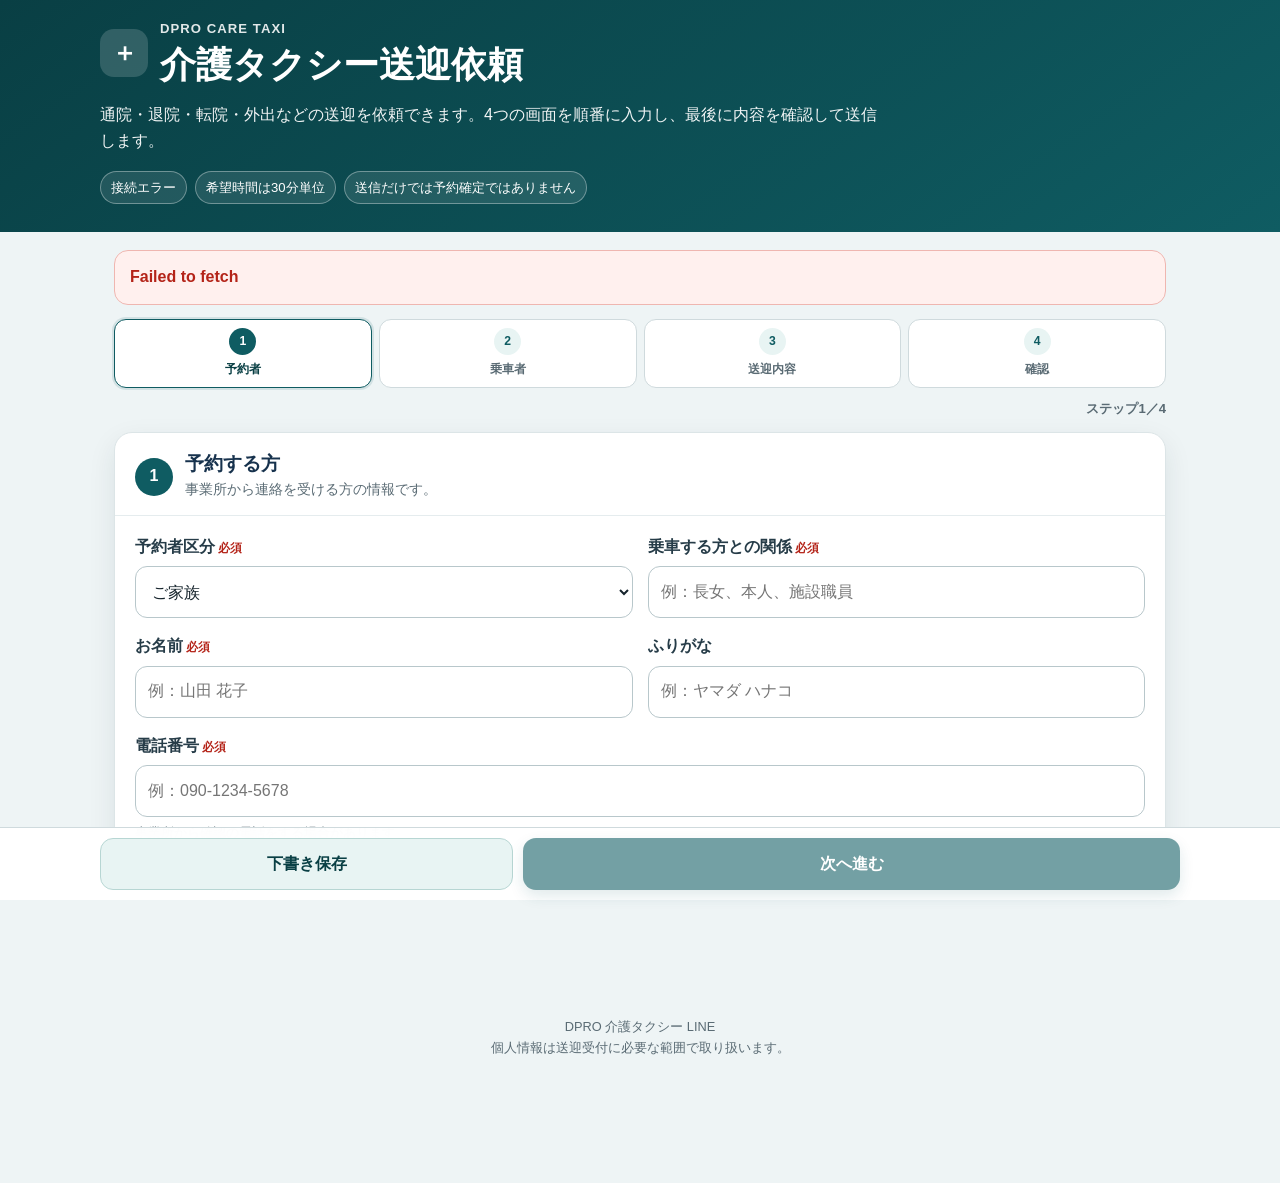
==== commit c0479958: "Add files via upload" ====
--- a/index.html
+++ b/index.html
@@ -35,99 +35,103 @@
     button, label, select { -webkit-tap-highlight-color: transparent; }
     a { color: var(--primary); }
     .app { min-height: 100dvh; }
-    .hero {
-      background: linear-gradient(145deg, var(--primary-dark), var(--primary));
-      color: white;
-      padding: calc(18px + env(safe-area-inset-top)) 18px 30px;
-    }
-    .hero-inner, .main, .footer-inner { width: min(860px, 100%); margin-inline: auto; }
+    .hero { background: linear-gradient(145deg, var(--primary-dark), var(--primary)); color: white; padding: calc(18px + env(safe-area-inset-top)) 18px 28px; }
+    .hero-inner, .main, .footer-inner { width: min(1080px, 100%); margin-inline: auto; }
     .brand { display: flex; align-items: center; gap: 12px; }
-    .brand-mark {
-      width: 48px; height: 48px; border-radius: 14px; background: rgba(255,255,255,.16);
-      display: grid; place-items: center; font-size: 25px; font-weight: 800;
-    }
+    .brand-mark { width: 48px; height: 48px; border-radius: 14px; background: rgba(255,255,255,.16); display: grid; place-items: center; font-size: 25px; font-weight: 800; }
     .eyebrow { margin: 0; font-size: .82rem; font-weight: 800; letter-spacing: .08em; opacity: .88; }
-    h1 { margin: 2px 0 0; font-size: clamp(1.55rem, 5vw, 2.2rem); line-height: 1.28; }
-    .hero-copy { margin: 14px 0 0; font-size: 1rem; opacity: .94; max-width: 720px; }
+    h1 { margin: 2px 0 0; font-size: clamp(1.55rem, 5vw, 2.25rem); line-height: 1.28; }
+    .hero-copy { margin: 14px 0 0; font-size: 1rem; opacity: .94; max-width: 780px; }
     .status-row { display: flex; flex-wrap: wrap; gap: 8px; margin-top: 16px; }
     .status-pill { padding: 5px 10px; border: 1px solid rgba(255,255,255,.35); border-radius: 999px; font-size: .82rem; background: rgba(255,255,255,.1); }
-    .main { padding: 18px 14px 100px; }
+    .main { padding: 18px 14px 110px; }
     .notice { border-radius: 14px; padding: 13px 15px; margin-bottom: 14px; font-weight: 650; }
     .notice.info { background: var(--primary-soft); color: var(--primary-dark); border: 1px solid #b9d9d6; }
     .notice.warn { background: var(--warning-soft); color: #744000; border: 1px solid #edcf96; }
     .notice.error { background: var(--danger-soft); color: var(--danger); border: 1px solid #efb6b0; }
     .notice.success { background: var(--success-soft); color: var(--success); border: 1px solid #add8bd; }
     .hidden { display: none !important; }
-    .step-nav { display: grid; grid-template-columns: repeat(4, 1fr); gap: 6px; margin: 0 0 14px; }
-    .step-chip { background: white; border: 1px solid var(--line); border-radius: 12px; text-align: center; padding: 8px 3px; color: var(--muted); font-size: .74rem; font-weight: 800; }
-    .step-chip span { display: block; margin: 0 auto 4px; width: 25px; height: 25px; border-radius: 50%; background: var(--primary-soft); color: var(--primary); line-height: 25px; }
+    .step-nav { display: grid; grid-template-columns: repeat(4, 1fr); gap: 7px; margin: 0 0 14px; }
+    .step-chip { appearance: none; width: 100%; background: white; border: 1px solid var(--line); border-radius: 12px; text-align: center; padding: 8px 3px; color: var(--muted); font-size: .76rem; font-weight: 800; cursor: default; }
+    .step-chip span { display: block; margin: 0 auto 4px; width: 27px; height: 27px; border-radius: 50%; background: var(--primary-soft); color: var(--primary); line-height: 27px; }
+    .step-chip.is-current { border-color: var(--primary); box-shadow: 0 0 0 2px rgba(15,92,98,.12); color: var(--primary-dark); }
+    .step-chip.is-current span { color: white; background: var(--primary); }
+    .step-chip.is-complete { color: var(--success); cursor: pointer; }
+    .step-chip.is-complete span { color: white; background: var(--success); }
+    .progress-text { margin: -4px 0 13px; text-align: right; color: var(--muted); font-size: .82rem; font-weight: 750; }
     .card { background: var(--surface); border: 1px solid #dce5e7; border-radius: var(--radius); box-shadow: var(--shadow); margin-bottom: 16px; overflow: hidden; }
-    .card-head { padding: 18px 18px 13px; border-bottom: 1px solid #e5ecee; display: flex; gap: 12px; align-items: center; }
-    .step-number { flex: 0 0 36px; width: 36px; height: 36px; border-radius: 50%; display: grid; place-items: center; color: white; background: var(--primary); font-weight: 900; }
-    .card-head h2 { margin: 0; font-size: 1.16rem; line-height: 1.35; color: var(--navy); }
-    .card-head p { margin: 2px 0 0; font-size: .84rem; color: var(--muted); }
-    .card-body { padding: 17px 18px 20px; }
+    .card-head { padding: 18px 20px 13px; border-bottom: 1px solid #e5ecee; display: flex; gap: 12px; align-items: center; }
+    .step-number { flex: 0 0 38px; width: 38px; height: 38px; border-radius: 50%; display: grid; place-items: center; color: white; background: var(--primary); font-weight: 900; }
+    .card-head h2 { margin: 0; font-size: 1.2rem; line-height: 1.35; color: var(--navy); }
+    .card-head p { margin: 2px 0 0; font-size: .86rem; color: var(--muted); }
+    .card-body { padding: 18px 20px 22px; }
     .grid { display: grid; grid-template-columns: repeat(2, minmax(0,1fr)); gap: 15px; }
     .field.full { grid-column: 1 / -1; }
     .field label, .legend { display: block; margin-bottom: 6px; font-weight: 800; color: #263c48; }
     .required::after { content: " 必須"; color: var(--danger); font-size: .72rem; font-weight: 900; }
-    input[type="text"], input[type="tel"], input[type="date"], select, textarea {
-      width: 100%; min-height: 50px; border: 1.5px solid #b8c7cb; border-radius: 12px; background: white; color: var(--ink); padding: 10px 12px; outline: none;
-    }
-    textarea { min-height: 105px; resize: vertical; }
+    input[type="text"], input[type="tel"], input[type="date"], select, textarea { width: 100%; min-height: 52px; border: 1.5px solid #b8c7cb; border-radius: 12px; background: white; color: var(--ink); padding: 10px 12px; outline: none; }
+    textarea { min-height: 108px; resize: vertical; }
     input:focus, select:focus, textarea:focus { border-color: var(--focus); box-shadow: 0 0 0 3px rgba(11,116,222,.14); }
     input[aria-invalid="true"], select[aria-invalid="true"], textarea[aria-invalid="true"] { border-color: var(--danger); background: #fffafa; }
-    .help { margin: 5px 0 0; font-size: .78rem; color: var(--muted); }
+    .help { margin: 5px 0 0; font-size: .8rem; color: var(--muted); }
     .choice-grid { display: grid; grid-template-columns: repeat(2,minmax(0,1fr)); gap: 9px; }
+    .choice-grid.three { grid-template-columns: repeat(3,minmax(0,1fr)); }
     .choice { position: relative; }
     .choice input { position: absolute; opacity: 0; pointer-events: none; }
-    .choice label { display: flex; align-items: center; gap: 9px; min-height: 50px; padding: 10px 12px; border: 1.5px solid #b8c7cb; border-radius: 12px; background: white; cursor: pointer; font-weight: 750; }
+    .choice label { display: flex; align-items: center; gap: 9px; min-height: 52px; padding: 10px 12px; border: 1.5px solid #b8c7cb; border-radius: 12px; background: white; cursor: pointer; font-weight: 750; }
     .choice label::before { content: ""; width: 18px; height: 18px; border: 2px solid #82959b; border-radius: 50%; flex: 0 0 auto; }
     .choice input:checked + label { border-color: var(--primary); background: var(--primary-soft); color: var(--primary-dark); }
     .choice input:checked + label::before { border: 5px solid var(--primary); background: white; }
     .checks { display: grid; grid-template-columns: repeat(2,minmax(0,1fr)); gap: 8px; }
-    .check-label { display: flex; align-items: flex-start; gap: 9px; min-height: 46px; padding: 10px; border: 1px solid #cedadc; border-radius: 11px; font-weight: 650; }
-    .check-label input { width: 20px; height: 20px; margin: 2px 0 0; accent-color: var(--primary); flex: 0 0 auto; }
-    .same-box { padding: 12px; border: 1px solid #c6d7da; border-radius: 12px; background: #f5f9f9; }
-    .same-box label { display: flex; align-items: center; gap: 10px; margin: 0; font-weight: 800; }
-    .same-box input { width: 22px; height: 22px; accent-color: var(--primary); }
-    .subsection { padding-top: 15px; margin-top: 15px; border-top: 1px dashed #cbd7da; }
-    .subsection h3 { margin: 0 0 10px; font-size: 1rem; color: var(--navy); }
+    .check-label { display: flex; align-items: flex-start; gap: 9px; min-height: 48px; padding: 10px; border: 1px solid #cedadc; border-radius: 11px; font-weight: 650; }
+    .check-label input { width: 21px; height: 21px; margin: 2px 0 0; accent-color: var(--primary); flex: 0 0 auto; }
+    .same-box, .toggle-box { padding: 12px; border: 1px solid #c6d7da; border-radius: 12px; background: #f5f9f9; }
+    .same-box label, .toggle-box label { display: flex; align-items: center; gap: 10px; margin: 0; font-weight: 800; }
+    .same-box input, .toggle-box input { width: 22px; height: 22px; accent-color: var(--primary); }
+    .subsection { padding-top: 16px; margin-top: 16px; border-top: 1px dashed #cbd7da; }
+    .subsection h3 { margin: 0 0 10px; font-size: 1.02rem; color: var(--navy); }
+    .disclosure { margin-top: 12px; border-radius: 14px; background: #f8fbfb; border: 1px solid #dbe6e8; padding: 14px; }
+    .summary-card { border: 1px solid #d9e3e5; border-radius: 14px; padding: 4px 14px; background: #fbfdfd; }
+    .summary dl { margin: 0; }
+    .summary-row { display: grid; grid-template-columns: 10em 1fr; gap: 10px; padding: 11px 0; border-bottom: 1px solid #edf1f2; }
+    .summary-row:last-child { border-bottom: 0; }
+    .summary dt { color: var(--muted); font-weight: 800; }
+    .summary dd { margin: 0; font-weight: 700; white-space: pre-wrap; overflow-wrap: anywhere; }
+    .edit-link { border: 0; background: transparent; color: var(--primary); font-weight: 850; text-decoration: underline; cursor: pointer; padding: 3px 0; }
+    .confirm-intro { display: flex; justify-content: space-between; gap: 12px; align-items: center; margin-bottom: 12px; }
+    .confirm-intro p { margin: 0; color: var(--muted); }
     .action-bar { position: fixed; z-index: 20; left: 0; right: 0; bottom: 0; padding: 10px 14px calc(10px + env(safe-area-inset-bottom)); background: rgba(255,255,255,.96); border-top: 1px solid #cfdadd; backdrop-filter: blur(8px); }
-    .action-inner { width: min(860px,100%); margin: auto; display: grid; grid-template-columns: minmax(0,1fr) minmax(180px,1.2fr); gap: 10px; }
+    .action-inner { width: min(1080px,100%); margin: auto; display: grid; grid-template-columns: minmax(100px,.7fr) minmax(125px,.8fr) minmax(180px,1.3fr); gap: 10px; }
+    .action-inner.no-previous { grid-template-columns: minmax(125px,.85fr) minmax(190px,1.35fr); }
     .btn { min-height: 52px; border: 0; border-radius: 13px; padding: 11px 16px; cursor: pointer; font-weight: 900; }
     .btn:disabled { opacity: .58; cursor: wait; }
     .btn-primary { color: white; background: var(--primary); box-shadow: 0 6px 15px rgba(15,92,98,.22); }
     .btn-secondary { color: var(--primary-dark); background: var(--primary-soft); border: 1px solid #b7d6d3; }
-    .btn-danger { color: var(--danger); background: var(--danger-soft); border: 1px solid #efb6b0; }
+    .btn-ghost { color: var(--navy); background: white; border: 1px solid #c8d4d7; }
     .modal { position: fixed; z-index: 50; inset: 0; background: rgba(5,24,31,.6); display: grid; align-items: end; padding: 12px; }
     .modal-panel { width: min(700px,100%); max-height: 90dvh; overflow: auto; margin-inline: auto; background: white; border-radius: 22px; box-shadow: 0 20px 60px rgba(0,0,0,.28); }
-    .modal-head { position: sticky; top: 0; background: white; padding: 18px; border-bottom: 1px solid #dce5e7; z-index: 1; }
-    .modal-head h2 { margin: 0; color: var(--navy); }
-    .summary { padding: 16px 18px; }
-    .summary dl { margin: 0; }
-    .summary-row { display: grid; grid-template-columns: 9em 1fr; gap: 9px; padding: 9px 0; border-bottom: 1px solid #edf1f2; }
-    .summary dt { color: var(--muted); font-weight: 800; }
-    .summary dd { margin: 0; font-weight: 700; white-space: pre-wrap; overflow-wrap: anywhere; }
-    .modal-actions { position: sticky; bottom: 0; background: white; padding: 12px 18px calc(12px + env(safe-area-inset-bottom)); border-top: 1px solid #dce5e7; display: grid; grid-template-columns: 1fr 1.3fr; gap: 9px; }
     .success-panel { text-align: center; padding: 28px 18px; }
     .success-icon { margin: auto; width: 70px; height: 70px; border-radius: 50%; display: grid; place-items: center; background: var(--success-soft); color: var(--success); font-size: 38px; font-weight: 900; }
     .trip-number { display: inline-block; margin: 8px 0 16px; padding: 9px 14px; border-radius: 10px; background: #f0f4f5; font-size: 1.1rem; font-weight: 900; letter-spacing: .04em; }
-    .footer { padding: 24px 16px 115px; color: var(--muted); font-size: .8rem; text-align: center; }
+    .footer { padding: 24px 16px 125px; color: var(--muted); font-size: .8rem; text-align: center; }
     .spinner { display: inline-block; width: 18px; height: 18px; border: 3px solid rgba(255,255,255,.35); border-top-color: white; border-radius: 50%; animation: spin .8s linear infinite; vertical-align: -4px; margin-right: 7px; }
     @keyframes spin { to { transform: rotate(360deg); } }
-    @media (max-width: 640px) {
+    @media (max-width: 720px) {
       .grid { grid-template-columns: 1fr; }
       .field.full { grid-column: auto; }
       .checks { grid-template-columns: 1fr; }
-      .card-body { padding-inline: 14px; }
-      .card-head { padding-inline: 14px; }
+      .choice-grid.three { grid-template-columns: 1fr; }
+      .card-body, .card-head { padding-inline: 14px; }
       .summary-row { grid-template-columns: 1fr; gap: 2px; }
-      .action-inner { grid-template-columns: .8fr 1.2fr; }
-    }
-    @media (max-width: 390px) {
+      .action-inner { grid-template-columns: .7fr .85fr 1.25fr; }
+      .confirm-intro { align-items: flex-start; }
+    }
+    @media (max-width: 440px) {
       .choice-grid { grid-template-columns: 1fr; }
       .step-chip { font-size: .68rem; }
+      .step-chip span { width: 25px; height: 25px; line-height: 25px; }
+      .action-inner { grid-template-columns: .65fr .85fr 1.35fr; gap: 7px; }
+      .btn { padding-inline: 8px; font-size: .91rem; }
     }
   </style>
 </head>
@@ -137,12 +141,9 @@
     <div class="hero-inner">
       <div class="brand">
         <div class="brand-mark" aria-hidden="true">＋</div>
-        <div>
-          <p class="eyebrow">DPRO CARE TAXI</p>
-          <h1 id="organizationName">介護タクシー送迎依頼</h1>
-        </div>
+        <div><p class="eyebrow">DPRO CARE TAXI</p><h1 id="organizationName">介護タクシー送迎依頼</h1></div>
       </div>
-      <p class="hero-copy">通院・退院・転院・外出などの送迎を依頼できます。送信後、事業所が内容を確認して予約可否と料金をご案内します。</p>
+      <p class="hero-copy">通院・退院・転院・外出などの送迎を依頼できます。4つの画面を順番に入力し、最後に内容を確認して送信します。</p>
       <div class="status-row">
         <span class="status-pill" id="connectionStatus">接続確認中</span>
         <span class="status-pill">希望時間は30分単位</span>
@@ -155,100 +156,60 @@
     <div id="globalNotice" class="notice info" role="status" aria-live="polite">事業所情報を読み込んでいます。</div>
     <div id="demoNotice" class="notice warn hidden">現在は営業デモ環境です。入力した内容はデモデータとして保存されます。</div>
 
-    <div class="step-nav" aria-hidden="true">
-      <div class="step-chip"><span>1</span>予約者</div>
-      <div class="step-chip"><span>2</span>乗車者</div>
-      <div class="step-chip"><span>3</span>送迎内容</div>
-      <div class="step-chip"><span>4</span>確認</div>
-    </div>
+    <nav class="step-nav" aria-label="入力手順">
+      <button type="button" class="step-chip is-current" data-step-target="1"><span>1</span>予約者</button>
+      <button type="button" class="step-chip" data-step-target="2"><span>2</span>乗車者</button>
+      <button type="button" class="step-chip" data-step-target="3"><span>3</span>送迎内容</button>
+      <button type="button" class="step-chip" data-step-target="4"><span>4</span>確認</button>
+    </nav>
+    <p class="progress-text" id="progressText">ステップ1／4</p>
 
     <form id="requestForm" novalidate>
-      <section class="card" aria-labelledby="requesterTitle">
+      <section class="card wizard-step" data-step="1" aria-labelledby="requesterTitle">
         <div class="card-head">
           <div class="step-number">1</div>
-          <div><h2 id="requesterTitle">予約する方</h2><p>ご家族・施設職員など、連絡を受ける方の情報です。</p></div>
+          <div><h2 id="requesterTitle">予約する方</h2><p>事業所から連絡を受ける方の情報です。</p></div>
         </div>
         <div class="card-body">
           <div class="grid">
             <div class="field">
               <label class="required" for="requesterType">予約者区分</label>
               <select id="requesterType" required>
-                <option value="self">ご本人</option>
-                <option value="family" selected>ご家族</option>
-                <option value="facility">施設職員</option>
-                <option value="care_manager">ケアマネジャー</option>
-                <option value="hospital">病院・クリニック</option>
-                <option value="other">その他</option>
+                <option value="self">ご本人</option><option value="family" selected>ご家族</option><option value="facility">施設職員</option><option value="care_manager">ケアマネジャー</option><option value="hospital">病院・クリニック</option><option value="other">その他</option>
               </select>
             </div>
-            <div class="field">
-              <label class="required" for="relationship">乗車する方との関係</label>
-              <input id="relationship" type="text" maxlength="50" placeholder="例：長女、本人、施設職員" required autocomplete="organization-title">
-            </div>
-            <div class="field">
-              <label class="required" for="requesterName">お名前</label>
-              <input id="requesterName" type="text" maxlength="100" autocomplete="name" required placeholder="例：山田 花子">
-            </div>
-            <div class="field">
-              <label for="requesterKana">ふりがな</label>
-              <input id="requesterKana" type="text" maxlength="100" placeholder="例：ヤマダ ハナコ">
-            </div>
-            <div class="field full">
-              <label class="required" for="requesterPhone">電話番号</label>
-              <input id="requesterPhone" type="tel" inputmode="tel" maxlength="30" autocomplete="tel" required placeholder="例：090-1234-5678">
-              <p class="help">事業所から確認の電話をする場合があります。</p>
-            </div>
+            <div class="field"><label class="required" for="relationship">乗車する方との関係</label><input id="relationship" type="text" maxlength="50" placeholder="例：長女、本人、施設職員" required autocomplete="organization-title"></div>
+            <div class="field"><label class="required" for="requesterName">お名前</label><input id="requesterName" type="text" maxlength="100" autocomplete="name" required placeholder="例：山田 花子"></div>
+            <div class="field"><label for="requesterKana">ふりがな</label><input id="requesterKana" type="text" maxlength="100" placeholder="例：ヤマダ ハナコ"></div>
+            <div class="field full"><label class="required" for="requesterPhone">電話番号</label><input id="requesterPhone" type="tel" inputmode="tel" maxlength="30" autocomplete="tel" required placeholder="例：090-1234-5678"><p class="help">事業所から確認の電話をする場合があります。</p></div>
           </div>
         </div>
       </section>
 
-      <section class="card" aria-labelledby="passengerTitle">
+      <section class="card wizard-step hidden" data-step="2" aria-labelledby="passengerTitle">
         <div class="card-head">
           <div class="step-number">2</div>
-          <div><h2 id="passengerTitle">乗車する方</h2><p>安全な送迎に必要な最小限の情報を入力します。</p></div>
+          <div><h2 id="passengerTitle">乗車する方</h2><p>安全な送迎に必要な情報だけを入力します。</p></div>
         </div>
         <div class="card-body">
-          <div class="same-box">
-            <label><input id="sameAsRequester" type="checkbox">予約する方と乗車する方は同じ</label>
-          </div>
+          <div class="same-box"><label><input id="sameAsRequester" type="checkbox">予約する方と乗車する方は同じ</label></div>
           <div class="grid subsection">
-            <div class="field">
-              <label class="required" for="passengerName">お名前</label>
-              <input id="passengerName" type="text" maxlength="100" required placeholder="例：山田 太郎">
-            </div>
-            <div class="field">
-              <label for="passengerKana">ふりがな</label>
-              <input id="passengerKana" type="text" maxlength="100" placeholder="例：ヤマダ タロウ">
-            </div>
-            <div class="field">
-              <label for="passengerPhone">本人の電話番号</label>
-              <input id="passengerPhone" type="tel" inputmode="tel" maxlength="30" placeholder="任意">
-            </div>
-            <div class="field">
-              <label for="postalCode">郵便番号</label>
-              <input id="postalCode" type="text" inputmode="numeric" maxlength="12" placeholder="例：811-2202">
-            </div>
-            <div class="field full">
-              <label for="passengerAddress">ご住所</label>
-              <input id="passengerAddress" type="text" maxlength="500" autocomplete="street-address" placeholder="任意・お迎え先と同じ場合は入力推奨">
-            </div>
-            <div class="field">
-              <label class="required" for="mobilityType">移動方法</label>
-              <select id="mobilityType" required>
-                <option value="walking">歩行</option>
-                <option value="cane">杖</option>
-                <option value="walker">歩行器</option>
-                <option value="wheelchair" selected>車いす</option>
-                <option value="reclining_wheelchair">リクライニング車いす</option>
-                <option value="stretcher">ストレッチャー</option>
-                <option value="other">その他</option>
-              </select>
-            </div>
-            <div class="field">
-              <label for="wheelchairType">車いす等の詳細</label>
-              <input id="wheelchairType" type="text" maxlength="100" placeholder="例：自走式、事業所で用意希望">
-            </div>
-            <div class="field full">
+            <div class="field"><label class="required" for="passengerName">お名前</label><input id="passengerName" type="text" maxlength="100" required placeholder="例：山田 太郎"></div>
+            <div class="field"><label for="passengerKana">ふりがな</label><input id="passengerKana" type="text" maxlength="100" placeholder="例：ヤマダ タロウ"></div>
+            <div class="field"><label for="passengerPhone">本人の電話番号</label><input id="passengerPhone" type="tel" inputmode="tel" maxlength="30" placeholder="任意"></div>
+            <div class="field"><label for="postalCode">郵便番号</label><input id="postalCode" type="text" inputmode="numeric" maxlength="12" placeholder="例：811-2202"></div>
+            <div class="field full"><label for="passengerAddress">ご住所</label><input id="passengerAddress" type="text" maxlength="500" autocomplete="street-address" placeholder="任意・お迎え先と同じ場合は入力推奨"></div>
+            <div class="field"><label class="required" for="mobilityType">移動方法</label><select id="mobilityType" required><option value="walking">歩行</option><option value="cane">杖</option><option value="walker">歩行器</option><option value="wheelchair" selected>車いす</option><option value="reclining_wheelchair">リクライニング車いす</option><option value="stretcher">ストレッチャー</option><option value="other">その他</option></select></div>
+            <div class="field"><label for="wheelchairType">車いす等の詳細</label><input id="wheelchairType" type="text" maxlength="100" placeholder="例：自走式、事業所で用意希望"></div>
+          </div>
+
+          <div class="subsection">
+            <span class="legend required">介助・設備は必要ですか</span>
+            <div class="choice-grid">
+              <div class="choice"><input id="assistanceNo" type="radio" name="assistanceNeeded" value="no" checked><label for="assistanceNo">必要なし</label></div>
+              <div class="choice"><input id="assistanceYes" type="radio" name="assistanceNeeded" value="yes"><label for="assistanceYes">必要あり</label></div>
+            </div>
+            <div id="assistanceDetails" class="disclosure hidden">
               <span class="legend">必要な介助・設備</span>
               <div class="checks" id="assistanceChecks">
                 <label class="check-label"><input type="checkbox" value="乗降介助">乗降介助</label>
@@ -259,96 +220,48 @@
                 <label class="check-label"><input type="checkbox" value="ストレッチャー貸出">ストレッチャー貸出</label>
               </div>
             </div>
-            <div class="field">
-              <label for="stairsNotes">階段・段差</label>
-              <input id="stairsNotes" type="text" maxlength="300" placeholder="例：玄関前に段差1段">
-            </div>
-            <div class="field">
-              <label for="buildingNotes">建物・入口の注意</label>
-              <input id="buildingNotes" type="text" maxlength="500" placeholder="例：北側入口、エレベーターあり">
-            </div>
-            <div class="field">
-              <label for="emergencyName">緊急連絡先のお名前</label>
-              <input id="emergencyName" type="text" maxlength="100" placeholder="任意">
-            </div>
-            <div class="field">
-              <label for="emergencyPhone">緊急連絡先の電話番号</label>
-              <input id="emergencyPhone" type="tel" inputmode="tel" maxlength="30" placeholder="任意">
+          </div>
+
+          <div class="subsection">
+            <div class="toggle-box"><label><input id="showPassengerDetails" type="checkbox">階段・建物・緊急連絡先の情報を入力する</label></div>
+            <div id="passengerExtraDetails" class="disclosure hidden">
+              <div class="grid">
+                <div class="field"><label for="stairsNotes">階段・段差</label><input id="stairsNotes" type="text" maxlength="300" placeholder="例：玄関前に段差1段"></div>
+                <div class="field"><label for="buildingNotes">建物・入口の注意</label><input id="buildingNotes" type="text" maxlength="500" placeholder="例：北側入口、エレベーターあり"></div>
+                <div class="field"><label for="emergencyName">緊急連絡先のお名前</label><input id="emergencyName" type="text" maxlength="100" placeholder="任意"></div>
+                <div class="field"><label for="emergencyPhone">緊急連絡先の電話番号</label><input id="emergencyPhone" type="tel" inputmode="tel" maxlength="30" placeholder="任意"></div>
+              </div>
             </div>
           </div>
         </div>
       </section>
 
-      <section class="card" aria-labelledby="tripTitle">
+      <section class="card wizard-step hidden" data-step="3" aria-labelledby="tripTitle">
         <div class="card-head">
           <div class="step-number">3</div>
-          <div><h2 id="tripTitle">送迎内容</h2><p>希望日時・出発地・目的地を入力してください。</p></div>
+          <div><h2 id="tripTitle">送迎内容</h2><p>日時・お迎え先・目的地を入力してください。</p></div>
         </div>
         <div class="card-body">
           <div class="grid">
-            <div class="field">
-              <label class="required" for="servicePurpose">利用目的</label>
-              <select id="servicePurpose" required>
-                <option value="hospital_visit">通院</option>
-                <option value="hospital_discharge">退院</option>
-                <option value="hospital_transfer">転院</option>
-                <option value="shopping">買い物</option>
-                <option value="ceremony">冠婚葬祭</option>
-                <option value="leisure">外出・余暇</option>
-                <option value="facility_transfer">施設移動</option>
-                <option value="other">その他</option>
-              </select>
-            </div>
-            <div class="field">
-              <span class="legend required">片道・往復</span>
-              <div class="choice-grid">
-                <div class="choice"><input id="oneWay" type="radio" name="tripType" value="one_way" checked><label for="oneWay">片道</label></div>
-                <div class="choice"><input id="roundTrip" type="radio" name="tripType" value="round_trip"><label for="roundTrip">往復</label></div>
-              </div>
-            </div>
-            <div class="field">
-              <label class="required" for="pickupDate">お迎え希望日</label>
-              <input id="pickupDate" type="date" required>
-            </div>
-            <div class="field">
-              <label class="required" for="pickupTime">お迎え希望時間</label>
-              <select id="pickupTime" required><option value="">日付を選択してください</option></select>
-              <p class="help" id="businessHourHelp"></p>
-            </div>
-            <div class="field">
-              <label for="duration">片道の予定時間</label>
-              <select id="duration">
-                <option value="30">約30分</option>
-                <option value="60" selected>約1時間</option>
-                <option value="90">約1時間30分</option>
-                <option value="120">約2時間</option>
-                <option value="180">約3時間</option>
-              </select>
-            </div>
-            <div class="field">
-              <label for="companionCount">同乗者数</label>
-              <select id="companionCount">
-                <option value="0">なし</option><option value="1">1名</option><option value="2">2名</option><option value="3">3名</option><option value="4">4名以上</option>
-              </select>
-            </div>
+            <div class="field"><label class="required" for="servicePurpose">利用目的</label><select id="servicePurpose" required><option value="hospital_visit">通院</option><option value="hospital_discharge">退院</option><option value="hospital_transfer">転院</option><option value="shopping">買い物</option><option value="ceremony">冠婚葬祭</option><option value="leisure">外出・余暇</option><option value="facility_transfer">施設移動</option><option value="other">その他</option></select></div>
+            <div class="field"><span class="legend required">片道・往復</span><div class="choice-grid"><div class="choice"><input id="oneWay" type="radio" name="tripType" value="one_way" checked><label for="oneWay">片道</label></div><div class="choice"><input id="roundTrip" type="radio" name="tripType" value="round_trip"><label for="roundTrip">往復</label></div></div></div>
+            <div class="field"><label class="required" for="pickupDate">お迎え希望日</label><input id="pickupDate" type="date" required></div>
+            <div class="field"><label class="required" for="pickupTime">お迎え希望時間</label><select id="pickupTime" required><option value="">日付を選択してください</option></select><p class="help" id="businessHourHelp"></p></div>
+            <div class="field"><label for="duration">片道の予定時間</label><select id="duration"><option value="30">約30分</option><option value="60" selected>約1時間</option><option value="90">約1時間30分</option><option value="120">約2時間</option><option value="180">約3時間</option></select></div>
+            <div class="field"><label for="companionCount">同乗者数</label><select id="companionCount"><option value="0">なし</option><option value="1">1名</option><option value="2">2名</option><option value="3">3名</option><option value="4">4名以上</option></select></div>
           </div>
 
           <div id="returnSection" class="subsection hidden">
             <h3>帰りのお迎え</h3>
-            <div class="choice-grid">
+            <div class="choice-grid three">
               <div class="choice"><input id="returnFixed" type="radio" name="returnMode" value="fixed_time"><label for="returnFixed">時間を指定</label></div>
               <div class="choice"><input id="returnRange" type="radio" name="returnMode" value="time_range"><label for="returnRange">時間帯を指定</label></div>
               <div class="choice"><input id="returnContact" type="radio" name="returnMode" value="contact_when_ready" checked><label for="returnContact">終了後に連絡</label></div>
             </div>
-            <div id="returnDateTime" class="grid subsection hidden">
+            <div id="returnDateTime" class="grid disclosure hidden">
               <div class="field"><label class="required" for="returnDate">帰りの日</label><input id="returnDate" type="date"></div>
               <div id="returnFixedField" class="field hidden"><label class="required" for="returnTime">帰りの時間</label><select id="returnTime"></select></div>
-              <div id="returnRangeFields" class="field full hidden">
-                <div class="grid">
-                  <div class="field"><label class="required" for="returnFrom">時間帯の開始</label><select id="returnFrom"></select></div>
-                  <div class="field"><label class="required" for="returnUntil">時間帯の終了</label><select id="returnUntil"></select></div>
-                </div>
-              </div>
+              <div id="returnRangeFields" class="field full hidden"><div class="grid"><div class="field"><label class="required" for="returnFrom">時間帯の開始</label><select id="returnFrom"></select></div><div class="field"><label class="required" for="returnUntil">時間帯の終了</label><select id="returnUntil"></select></div></div></div>
             </div>
           </div>
 
@@ -363,11 +276,14 @@
           </div>
 
           <div class="subsection">
-            <h3>途中立寄り先（任意・1か所）</h3>
-            <div class="grid">
-              <div class="field"><label for="waypointName">場所名</label><input id="waypointName" type="text" maxlength="150" placeholder="任意"></div>
-              <div class="field"><label for="waypointAddress">住所</label><input id="waypointAddress" type="text" maxlength="500" placeholder="任意"></div>
-              <div class="field full"><label for="waypointNotes">立寄り時の注意</label><input id="waypointNotes" type="text" maxlength="500" placeholder="任意"></div>
+            <div class="toggle-box"><label><input id="hasWaypoint" type="checkbox">途中の立寄り先がある</label></div>
+            <div id="waypointSection" class="disclosure hidden">
+              <h3>途中立寄り先（1か所）</h3>
+              <div class="grid">
+                <div class="field"><label for="waypointName">場所名</label><input id="waypointName" type="text" maxlength="150" placeholder="例：薬局"></div>
+                <div class="field"><label for="waypointAddress">住所</label><input id="waypointAddress" type="text" maxlength="500" placeholder="任意"></div>
+                <div class="field full"><label for="waypointNotes">立寄り時の注意</label><input id="waypointNotes" type="text" maxlength="500" placeholder="任意"></div>
+              </div>
             </div>
           </div>
 
@@ -382,20 +298,24 @@
           </div>
 
           <div class="subsection">
-            <h3>その他</h3>
-            <div class="field"><label for="customerNotes">事業所への連絡事項</label><textarea id="customerNotes" maxlength="1000" placeholder="送迎や介助について伝えておきたい内容をご入力ください。病名など不要な医療情報は入力しないでください。"></textarea></div>
+            <div class="toggle-box"><label><input id="showCustomerNotes" type="checkbox">事業所へその他の連絡事項がある</label></div>
+            <div id="customerNotesSection" class="disclosure hidden"><div class="field"><label for="customerNotes">事業所への連絡事項</label><textarea id="customerNotes" maxlength="1000" placeholder="送迎や介助について伝えておきたい内容をご入力ください。病名など不要な医療情報は入力しないでください。"></textarea></div></div>
           </div>
         </div>
       </section>
 
-      <section class="card" aria-labelledby="agreementTitle">
+      <section class="card wizard-step hidden" data-step="4" aria-labelledby="agreementTitle">
         <div class="card-head">
           <div class="step-number">4</div>
-          <div><h2 id="agreementTitle">送信前の確認</h2><p>送信後、事業所からの連絡をもって予約確定となります。</p></div>
+          <div><h2 id="agreementTitle">入力内容の確認</h2><p>内容を確認し、同意にチェックして送信してください。</p></div>
         </div>
         <div class="card-body">
-          <label class="check-label"><input id="agreement" type="checkbox" required>入力内容を事業所へ送信し、送迎可否・見積の連絡を受けることに同意します。</label>
-          <p class="help">緊急の搬送には対応できません。緊急時は119番へ連絡してください。</p>
+          <div class="confirm-intro"><p>修正する場合は「前へ戻る」または各項目の編集ボタンを押してください。</p><button class="edit-link" type="button" data-edit-step="1">予約者を編集</button></div>
+          <div class="summary summary-card" id="summaryContent"></div>
+          <div class="subsection">
+            <label class="check-label"><input id="agreement" type="checkbox" required>入力内容を事業所へ送信し、送迎可否・見積の連絡を受けることに同意します。</label>
+            <p class="help">緊急の搬送には対応できません。緊急時は119番へ連絡してください。</p>
+          </div>
         </div>
       </section>
     </form>
@@ -405,19 +325,9 @@
 
   <div class="action-bar" id="actionBar">
     <div class="action-inner">
+      <button class="btn btn-ghost hidden" type="button" id="previousButton">前へ戻る</button>
       <button class="btn btn-secondary" type="button" id="saveDraftButton">下書き保存</button>
-      <button class="btn btn-primary" type="button" id="confirmButton">入力内容を確認</button>
-    </div>
-  </div>
-
-  <div class="modal hidden" id="confirmModal" role="dialog" aria-modal="true" aria-labelledby="confirmTitle">
-    <div class="modal-panel">
-      <div class="modal-head"><h2 id="confirmTitle">送信内容の確認</h2></div>
-      <div class="summary" id="summaryContent"></div>
-      <div class="modal-actions">
-        <button class="btn btn-secondary" type="button" id="backButton">修正する</button>
-        <button class="btn btn-primary" type="button" id="submitButton">この内容で送信</button>
-      </div>
+      <button class="btn btn-primary" type="button" id="nextButton">次へ進む</button>
     </div>
   </div>
 
@@ -440,9 +350,12 @@
   const CONFIG = window.CARETAXI_CONFIG || {};
   const $ = (id) => document.getElementById(id);
   const form = $("requestForm");
+  const TOTAL_STEPS = 4;
   let publicConfig = null;
   let memberToken = null;
   let isSubmitting = false;
+  let currentStep = 1;
+  let highestCompletedStep = 0;
   let idempotencyKey = createIdempotencyKey();
 
   const LABELS = {
@@ -457,55 +370,123 @@
   async function initialize() {
     bindEvents();
     restoreDraft();
+    updateSamePerson();
+    updateAssistanceDetails();
+    updatePassengerExtraDetails();
+    updateWaypoint();
+    updateCustomerNotes();
     updateTripType();
-    updateSamePerson();
     setInitialDates();
+    setStep(currentStep, false);
     try {
       publicConfig = await api("/v1/config/public", { method: "GET", auth: false });
       $("organizationName").textContent = `${publicConfig.organization.name}｜送迎依頼`;
       $("connectionStatus").textContent = "事業所へ接続済み";
-      $("globalNotice").className = "notice info";
-      $("globalNotice").textContent = "送信後、事業所が内容を確認します。お急ぎの場合は事業所へ電話でご相談ください。";
+      showNotice("送信後、事業所が内容を確認します。お急ぎの場合は事業所へ電話でご相談ください。", "info");
       $("demoNotice").classList.toggle("hidden", !publicConfig.organization.is_demo);
       populatePickupTimes();
       await createMemberSession();
     } catch (error) {
       showNotice(error.message || "事業所へ接続できませんでした。", "error");
       $("connectionStatus").textContent = "接続エラー";
-      $("confirmButton").disabled = true;
+      $("nextButton").disabled = true;
     }
   }
 
   function bindEvents() {
     $("sameAsRequester").addEventListener("change", updateSamePerson);
     ["requesterName","requesterKana","requesterPhone"].forEach(id => $(id).addEventListener("input", updateSamePerson));
+    document.querySelectorAll('input[name="assistanceNeeded"]').forEach(el => el.addEventListener("change", updateAssistanceDetails));
+    $("showPassengerDetails").addEventListener("change", updatePassengerExtraDetails);
+    $("hasWaypoint").addEventListener("change", updateWaypoint);
+    $("showCustomerNotes").addEventListener("change", updateCustomerNotes);
     document.querySelectorAll('input[name="tripType"]').forEach(el => el.addEventListener("change", updateTripType));
     document.querySelectorAll('input[name="returnMode"]').forEach(el => el.addEventListener("change", updateReturnMode));
     $("pickupDate").addEventListener("change", () => { populatePickupTimes(); syncReturnDate(); });
     $("returnDate").addEventListener("change", populateReturnTimes);
-    $("confirmButton").addEventListener("click", openConfirmation);
-    $("backButton").addEventListener("click", () => closeModal("confirmModal"));
-    $("submitButton").addEventListener("click", submitRequest);
+    $("previousButton").addEventListener("click", () => setStep(Math.max(1, currentStep - 1)));
+    $("nextButton").addEventListener("click", handlePrimaryAction);
     $("saveDraftButton").addEventListener("click", () => saveDraft(true));
     $("newRequestButton").addEventListener("click", closeAfterSuccess);
+    document.querySelectorAll("[data-step-target]").forEach(button => button.addEventListener("click", () => {
+      const target = Number(button.dataset.stepTarget);
+      if (target < currentStep || target <= highestCompletedStep + 1) setStep(target);
+    }));
+    document.querySelectorAll("[data-edit-step]").forEach(button => button.addEventListener("click", () => setStep(Number(button.dataset.editStep))));
     form.addEventListener("input", debounce(() => saveDraft(false), 500));
     form.addEventListener("change", debounce(() => saveDraft(false), 300));
   }
 
   async function createMemberSession() {
-    if (!CONFIG.DEMO_MODE) {
-      throw new Error("LINE認証は次のLIFF設定STEPで有効化します。");
-    }
+    if (!CONFIG.DEMO_MODE) throw new Error("LINE認証は次のLIFF設定STEPで有効化します。");
     let lineUserId = localStorage.getItem(CONFIG.DEMO_LINE_USER_KEY);
     if (!lineUserId) {
       lineUserId = `demo-line-${randomUuid()}`;
       localStorage.setItem(CONFIG.DEMO_LINE_USER_KEY, lineUserId);
     }
-    const result = await api("/v1/auth/member", {
-      method: "POST", auth: false,
-      body: { line_user_id: lineUserId, organization_code: CONFIG.ORGANIZATION_CODE }
+    const result = await api("/v1/auth/member", { method: "POST", auth: false, body: { line_user_id: lineUserId, organization_code: CONFIG.ORGANIZATION_CODE } });
+    memberToken = result.token;
+  }
+
+  function setStep(step, scroll = true) {
+    currentStep = Math.min(TOTAL_STEPS, Math.max(1, Number(step) || 1));
+    document.querySelectorAll(".wizard-step").forEach(section => section.classList.toggle("hidden", Number(section.dataset.step) !== currentStep));
+    document.querySelectorAll("[data-step-target]").forEach(button => {
+      const number = Number(button.dataset.stepTarget);
+      button.classList.toggle("is-current", number === currentStep);
+      button.classList.toggle("is-complete", number <= highestCompletedStep && number !== currentStep);
+      button.setAttribute("aria-current", number === currentStep ? "step" : "false");
     });
-    memberToken = result.token;
+    $("progressText").textContent = `ステップ${currentStep}／${TOTAL_STEPS}`;
+    $("previousButton").classList.toggle("hidden", currentStep === 1);
+    document.querySelector(".action-inner").classList.toggle("no-previous", currentStep === 1);
+    $("nextButton").textContent = currentStep === 4 ? "この内容で送信" : "次へ進む";
+    if (currentStep === 4) $("summaryContent").innerHTML = buildSummaryHtml();
+    if (scroll) window.scrollTo({ top: document.querySelector(".step-nav").offsetTop - 12, behavior: "smooth" });
+    saveDraft(false);
+  }
+
+  function handlePrimaryAction() {
+    if (currentStep < 4) {
+      if (!validateStep(currentStep)) return;
+      highestCompletedStep = Math.max(highestCompletedStep, currentStep);
+      setStep(currentStep + 1);
+      return;
+    }
+    if (!validateStep(4)) return;
+    submitRequest();
+  }
+
+  function validateStep(step) {
+    clearInvalid();
+    updateSamePerson();
+    const section = document.querySelector(`.wizard-step[data-step="${step}"]`);
+    const controls = [...section.querySelectorAll("input,select,textarea")].filter(el => !el.disabled && !el.closest(".hidden"));
+    const firstInvalid = controls.find(el => !el.checkValidity());
+    if (firstInvalid) {
+      firstInvalid.setAttribute("aria-invalid", "true");
+      showNotice("未入力または入力内容に誤りがあります。赤く表示された項目を確認してください。", "error");
+      firstInvalid.focus({ preventScroll: true });
+      firstInvalid.scrollIntoView({ behavior: "smooth", block: "center" });
+      return false;
+    }
+    if (step === 1) {
+      const phone = normalizePhone($("requesterPhone").value);
+      if (phone.length < 10 || phone.length > 11) return failMessage("予約する方の電話番号を正しく入力してください。", $("requesterPhone"));
+    }
+    if (step === 3) {
+      const validationError = validateBusinessRules();
+      if (validationError) return failMessage(validationError);
+    }
+    if (step === 4 && !$("agreement").checked) return failMessage("同意欄にチェックしてから送信してください。", $("agreement"));
+    showNotice(step === 4 ? "内容を送信しています。" : "入力内容を確認しました。次のステップへ進みます。", "info");
+    return true;
+  }
+
+  function failMessage(message, element) {
+    showNotice(message, "error");
+    if (element) { element.setAttribute("aria-invalid", "true"); element.scrollIntoView({ behavior: "smooth", block: "center" }); }
+    return false;
   }
 
   function updateSamePerson() {
@@ -520,12 +501,32 @@
     }
   }
 
+  function updateAssistanceDetails() {
+    const needed = selectedValue("assistanceNeeded") === "yes";
+    $("assistanceDetails").classList.toggle("hidden", !needed);
+    if (!needed) document.querySelectorAll("#assistanceChecks input").forEach(el => el.checked = false);
+  }
+  function updatePassengerExtraDetails() {
+    const enabled = $("showPassengerDetails").checked;
+    $("passengerExtraDetails").classList.toggle("hidden", !enabled);
+    if (!enabled) ["stairsNotes","buildingNotes","emergencyName","emergencyPhone"].forEach(id => $(id).value = "");
+  }
+  function updateWaypoint() {
+    const enabled = $("hasWaypoint").checked;
+    $("waypointSection").classList.toggle("hidden", !enabled);
+    if (!enabled) ["waypointName","waypointAddress","waypointNotes"].forEach(id => $(id).value = "");
+  }
+  function updateCustomerNotes() {
+    const enabled = $("showCustomerNotes").checked;
+    $("customerNotesSection").classList.toggle("hidden", !enabled);
+    if (!enabled) $("customerNotes").value = "";
+  }
+
   function updateTripType() {
     const roundTrip = selectedValue("tripType") === "round_trip";
     $("returnSection").classList.toggle("hidden", !roundTrip);
     updateReturnMode();
   }
-
   function updateReturnMode() {
     const roundTrip = selectedValue("tripType") === "round_trip";
     const mode = selectedValue("returnMode") || "contact_when_ready";
@@ -549,11 +550,7 @@
     $("returnDate").min = minDate;
     syncReturnDate();
   }
-
-  function earliestRequestDate() {
-    const hours = Number(publicConfig?.settings?.request_deadline_hours || 24);
-    return new Date(Date.now() + hours * 3600000);
-  }
+  function earliestRequestDate() { return new Date(Date.now() + Number(publicConfig?.settings?.request_deadline_hours || 24) * 3600000); }
 
   function populatePickupTimes() {
     const select = $("pickupTime");
@@ -561,6 +558,7 @@
     select.innerHTML = "";
     const date = $("pickupDate").value;
     if (!date) return addOption(select, "", "日付を選択してください");
+    if (!publicConfig) { addOption(select, current || "11:30", current || "11:30"); return; }
     const day = new Date(`${date}T12:00:00`).getDay();
     const hours = publicConfig?.business_hours?.find(item => Number(item.weekday) === day);
     if (!hours || !hours.is_open) {
@@ -577,8 +575,7 @@
       const value = minutesToTime(minutes);
       const candidate = new Date(`${date}T${value}:00+09:00`);
       if (candidate <= earliest) continue;
-      addOption(select, value, value);
-      count++;
+      addOption(select, value, value); count++;
     }
     if (!count) addOption(select, "", "受付可能な時間がありません");
     if ([...select.options].some(o => o.value === current)) select.value = current;
@@ -594,32 +591,13 @@
     if (!$("returnFrom").value) $("returnFrom").value = "12:00";
     if (!$("returnUntil").value) $("returnUntil").value = "14:00";
   }
-
   function syncReturnDate() {
     const pickupDate = $("pickupDate").value;
     $("returnDate").min = pickupDate || formatDate(new Date());
     if (!$("returnDate").value || $("returnDate").value < pickupDate) $("returnDate").value = pickupDate;
   }
 
-  function openConfirmation() {
-    clearInvalid();
-    updateSamePerson();
-    if (!form.reportValidity()) {
-      markInvalid();
-      showNotice("未入力または入力内容に誤りがあります。赤く表示された項目を確認してください。", "error");
-      const first = form.querySelector(":invalid");
-      first?.scrollIntoView({ behavior: "smooth", block: "center" });
-      return;
-    }
-    const validationError = validateBusinessRules();
-    if (validationError) { showNotice(validationError, "error"); return; }
-    $("summaryContent").innerHTML = buildSummaryHtml();
-    openModal("confirmModal");
-  }
-
   function validateBusinessRules() {
-    const phone = normalizePhone($("requesterPhone").value);
-    if (phone.length < 10 || phone.length > 11) return "予約する方の電話番号を正しく入力してください。";
     if (!$("pickupTime").value) return "受付可能なお迎え時間を選択してください。";
     const pickup = createIso($("pickupDate").value, $("pickupTime").value);
     if (!pickup || new Date(pickup) <= new Date()) return "過去の日時は選択できません。";
@@ -640,7 +618,7 @@
 
   function buildSummaryHtml() {
     const items = summaryItems();
-    return `<dl>${items.map(([term, value]) => `<div class="summary-row"><dt>${escapeHtml(term)}</dt><dd>${escapeHtml(value || "－")}</dd></div>`).join("")}</dl>`;
+    return `<dl>${items.map(([term, value, step]) => `<div class="summary-row"><dt>${escapeHtml(term)}</dt><dd>${escapeHtml(value || "－")}<br><button type="button" class="edit-link" data-summary-step="${step}">この項目を修正</button></dd></div>`).join("")}</dl>`;
   }
 
   function summaryItems() {
@@ -651,43 +629,32 @@
     if (round && returnMode === "fixed_time") returnText = `${formatJapaneseDate($("returnDate").value)} ${$("returnTime").value}`;
     if (round && returnMode === "time_range") returnText = `${formatJapaneseDate($("returnDate").value)} ${$("returnFrom").value}〜${$("returnUntil").value}`;
     return [
-      ["予約する方", `${$("requesterName").value}（${LABELS[$("requesterType").value] || $("requesterType").value}）`],
-      ["電話番号", $("requesterPhone").value],
-      ["乗車する方", $("passengerName").value],
-      ["移動方法", LABELS[$("mobilityType").value] || $("mobilityType").value],
-      ["必要な介助", checkedValues().join("、") || "なし"],
-      ["利用目的", LABELS[$("servicePurpose").value]],
-      ["片道・往復", LABELS[selectedValue("tripType")]],
-      ["お迎え日時", `${formatJapaneseDate($("pickupDate").value)} ${$("pickupTime").value}`],
-      ["お迎え先", `${$("pickupPlaceName").value}\n${$("pickupAddress").value}`],
-      ["途中立寄り", $("waypointAddress").value ? `${$("waypointName").value}\n${$("waypointAddress").value}` : "なし"],
-      ["目的地", `${$("destinationName").value}\n${$("destinationAddress").value}`],
-      ["帰りのお迎え", returnText],
-      ["同乗者", `${$("companionCount").value}名`],
-      ["連絡事項", $("customerNotes").value || "なし"]
+      ["予約する方", `${$("requesterName").value}（${LABELS[$("requesterType").value] || $("requesterType").value}）\n${$("requesterPhone").value}`, 1],
+      ["乗車する方", `${$("passengerName").value}\n移動方法：${LABELS[$("mobilityType").value] || $("mobilityType").value}`, 2],
+      ["必要な介助", checkedValues().join("、") || "なし", 2],
+      ["送迎日時", `${LABELS[$("servicePurpose").value]}・${LABELS[selectedValue("tripType")]}\n${formatJapaneseDate($("pickupDate").value)} ${$("pickupTime").value}`, 3],
+      ["お迎え先", `${$("pickupPlaceName").value}\n${$("pickupAddress").value}`, 3],
+      ["途中立寄り", $("waypointAddress").value ? `${$("waypointName").value}\n${$("waypointAddress").value}` : "なし", 3],
+      ["目的地", `${$("destinationName").value}\n${$("destinationAddress").value}`, 3],
+      ["帰りのお迎え", returnText, 3],
+      ["同乗者", `${$("companionCount").value}名`, 3],
+      ["連絡事項", $("customerNotes").value || "なし", 3]
     ];
   }
 
   async function submitRequest() {
     if (isSubmitting) return;
     isSubmitting = true;
-    const button = $("submitButton");
+    const button = $("nextButton");
     button.disabled = true;
     button.innerHTML = '<span class="spinner"></span>送信中';
     try {
       if (!memberToken) await createMemberSession();
-      const payload = buildPayload();
-      const result = await api("/v1/trip/request", {
-        method: "POST", auth: true,
-        headers: { "Idempotency-Key": idempotencyKey },
-        body: payload
-      });
+      const result = await api("/v1/trip/request", { method: "POST", auth: true, headers: { "Idempotency-Key": idempotencyKey }, body: buildPayload() });
       localStorage.removeItem(CONFIG.DRAFT_STORAGE_KEY);
       $("tripNumber").textContent = `受付番号：${result.trip_no}`;
-      closeModal("confirmModal");
       openModal("successModal");
     } catch (error) {
-      closeModal("confirmModal");
       showNotice(error.message || "送信できませんでした。時間をおいて再度お試しください。", "error");
       window.scrollTo({ top: 0, behavior: "smooth" });
     } finally {
@@ -709,25 +676,15 @@
     return {
       organization_code: CONFIG.ORGANIZATION_CODE,
       idempotency_key: idempotencyKey,
-      requester: {
-        full_name: $("requesterName").value.trim(), full_name_kana: $("requesterKana").value.trim(), phone: $("requesterPhone").value.trim(),
-        customer_type: $("requesterType").value, relationship: $("relationship").value.trim()
-      },
-      passenger: {
-        full_name: $("passengerName").value.trim(), full_name_kana: $("passengerKana").value.trim(), phone: $("passengerPhone").value.trim(),
-        postal_code: $("postalCode").value.trim(), address: $("passengerAddress").value.trim(), mobility_type: mobility,
-        wheelchair_type: $("wheelchairType").value.trim(), assistance_needs: assistance, equipment_needs: [...new Set(equipment)],
-        stairs_notes: $("stairsNotes").value.trim(), building_access_notes: $("buildingNotes").value.trim(),
-        emergency_contact_name: $("emergencyName").value.trim(), emergency_contact_phone: $("emergencyPhone").value.trim()
-      },
+      requester: { full_name: $("requesterName").value.trim(), full_name_kana: $("requesterKana").value.trim(), phone: $("requesterPhone").value.trim(), customer_type: $("requesterType").value, relationship: $("relationship").value.trim() },
+      passenger: { full_name: $("passengerName").value.trim(), full_name_kana: $("passengerKana").value.trim(), phone: $("passengerPhone").value.trim(), postal_code: $("postalCode").value.trim(), address: $("passengerAddress").value.trim(), mobility_type: mobility, wheelchair_type: $("wheelchairType").value.trim(), assistance_needs: assistance, equipment_needs: [...new Set(equipment)], stairs_notes: $("stairsNotes").value.trim(), building_access_notes: $("buildingNotes").value.trim(), emergency_contact_name: $("emergencyName").value.trim(), emergency_contact_phone: $("emergencyPhone").value.trim() },
       trip: {
         service_purpose: $("servicePurpose").value, trip_type: tripType, return_mode: returnMode,
         requested_pickup_at: createIso($("pickupDate").value, $("pickupTime").value),
         requested_return_at: returnMode === "fixed_time" ? createIso($("returnDate").value, $("returnTime").value) : null,
         requested_return_from: returnMode === "time_range" ? createIso($("returnDate").value, $("returnFrom").value) : null,
         requested_return_until: returnMode === "time_range" ? createIso($("returnDate").value, $("returnUntil").value) : null,
-        companion_count: Number($("companionCount").value), expected_duration_minutes: Number($("duration").value),
-        mobility_type: mobility, assistance_summary: assistance.join("・"),
+        companion_count: Number($("companionCount").value), expected_duration_minutes: Number($("duration").value), mobility_type: mobility, assistance_summary: assistance.join("・"),
         pickup_place_name: $("pickupPlaceName").value.trim(), pickup_address: $("pickupAddress").value.trim(), pickup_phone: $("pickupPhone").value.trim(), pickup_notes: $("pickupNotes").value.trim(),
         waypoint_place_name: $("waypointName").value.trim(), waypoint_address: $("waypointAddress").value.trim(), waypoint_notes: $("waypointNotes").value.trim(),
         destination_place_name: $("destinationName").value.trim(), destination_address: $("destinationAddress").value.trim(), destination_phone: $("destinationPhone").value.trim(), destination_notes: $("destinationNotes").value.trim(),
@@ -744,11 +701,7 @@
     if (options.body) headers.set("Content-Type", "application/json");
     if (options.auth && memberToken) headers.set("Authorization", `Bearer ${memberToken}`);
     try {
-      const response = await fetch(`${String(CONFIG.API_BASE_URL).replace(/\/$/, "")}${path}`, {
-        method: options.method || "GET", headers,
-        body: options.body ? JSON.stringify(options.body) : undefined,
-        signal: controller.signal
-      });
+      const response = await fetch(`${String(CONFIG.API_BASE_URL).replace(/\/$/, "")}${path}`, { method: options.method || "GET", headers, body: options.body ? JSON.stringify(options.body) : undefined, signal: controller.signal });
       const data = await response.json().catch(() => ({}));
       if (!response.ok || data.ok === false) throw new Error(data.message || `通信エラー（${response.status}）`);
       return data;
@@ -760,7 +713,7 @@
 
   function saveDraft(showMessage) {
     try {
-      const data = {};
+      const data = { wizard_step: currentStep, highest_completed_step: highestCompletedStep };
       form.querySelectorAll("input,select,textarea").forEach(el => {
         if (!el.id && !el.name) return;
         const key = el.id || el.name;
@@ -788,15 +741,13 @@
         else el.value = data[key];
       });
       document.querySelectorAll("#assistanceChecks input").forEach(el => el.checked = (data.assistance || []).includes(el.value));
+      currentStep = Math.min(3, Math.max(1, Number(data.wizard_step || 1)));
+      highestCompletedStep = Math.min(3, Math.max(0, Number(data.highest_completed_step || currentStep - 1)));
       showNotice("この端末に保存されていた入力途中の内容を復元しました。", "info");
     } catch { localStorage.removeItem(CONFIG.DRAFT_STORAGE_KEY); }
   }
 
-  function closeAfterSuccess() {
-    if (window.liff?.isInClient?.()) window.liff.closeWindow();
-    else { closeModal("successModal"); location.reload(); }
-  }
-
+  function closeAfterSuccess() { if (window.liff?.isInClient?.()) window.liff.closeWindow(); else { closeModal("successModal"); location.reload(); } }
   function showNotice(message, type) { const n = $("globalNotice"); n.className = `notice ${type}`; n.textContent = message; }
   function openModal(id) { $(id).classList.remove("hidden"); document.body.style.overflow = "hidden"; }
   function closeModal(id) { $(id).classList.add("hidden"); document.body.style.overflow = ""; }
@@ -812,19 +763,21 @@
   function normalizePhone(value) { let v=String(value||"").replace(/[０-９]/g,c=>String.fromCharCode(c.charCodeAt(0)-0xFEE0)).replace(/＋/g,"+").replace(/[^0-9+]/g,""); return v.startsWith("+81") ? `0${v.slice(3)}` : v.replace(/\D/g,""); }
   function randomUuid() {
     if (globalThis.crypto?.randomUUID) return globalThis.crypto.randomUUID();
-    const bytes = new Uint8Array(16);
-    globalThis.crypto?.getRandomValues?.(bytes);
+    const bytes = new Uint8Array(16); globalThis.crypto?.getRandomValues?.(bytes);
     if (!bytes.some(Boolean)) for (let i=0;i<bytes.length;i++) bytes[i]=Math.floor(Math.random()*256);
-    bytes[6] = (bytes[6] & 0x0f) | 0x40;
-    bytes[8] = (bytes[8] & 0x3f) | 0x80;
+    bytes[6] = (bytes[6] & 0x0f) | 0x40; bytes[8] = (bytes[8] & 0x3f) | 0x80;
     const hex = [...bytes].map(b=>b.toString(16).padStart(2,"0"));
     return `${hex.slice(0,4).join("")}-${hex.slice(4,6).join("")}-${hex.slice(6,8).join("")}-${hex.slice(8,10).join("")}-${hex.slice(10).join("")}`;
   }
   function createIdempotencyKey() { return `req_${Date.now()}_${randomUuid().replace(/-/g,"")}`; }
   function escapeHtml(value) { return String(value).replace(/[&<>'"]/g, c => ({"&":"&amp;","<":"&lt;",">":"&gt;","'":"&#39;",'"':"&quot;"}[c])); }
   function clearInvalid() { form.querySelectorAll("[aria-invalid]").forEach(el => el.removeAttribute("aria-invalid")); }
-  function markInvalid() { form.querySelectorAll(":invalid").forEach(el => el.setAttribute("aria-invalid", "true")); }
   function debounce(fn, wait) { let t; return (...args) => { clearTimeout(t); t=setTimeout(()=>fn(...args),wait); }; }
+
+  document.addEventListener("click", event => {
+    const button = event.target.closest("[data-summary-step]");
+    if (button) setStep(Number(button.dataset.summaryStep));
+  });
 })();
 </script>
 </body>
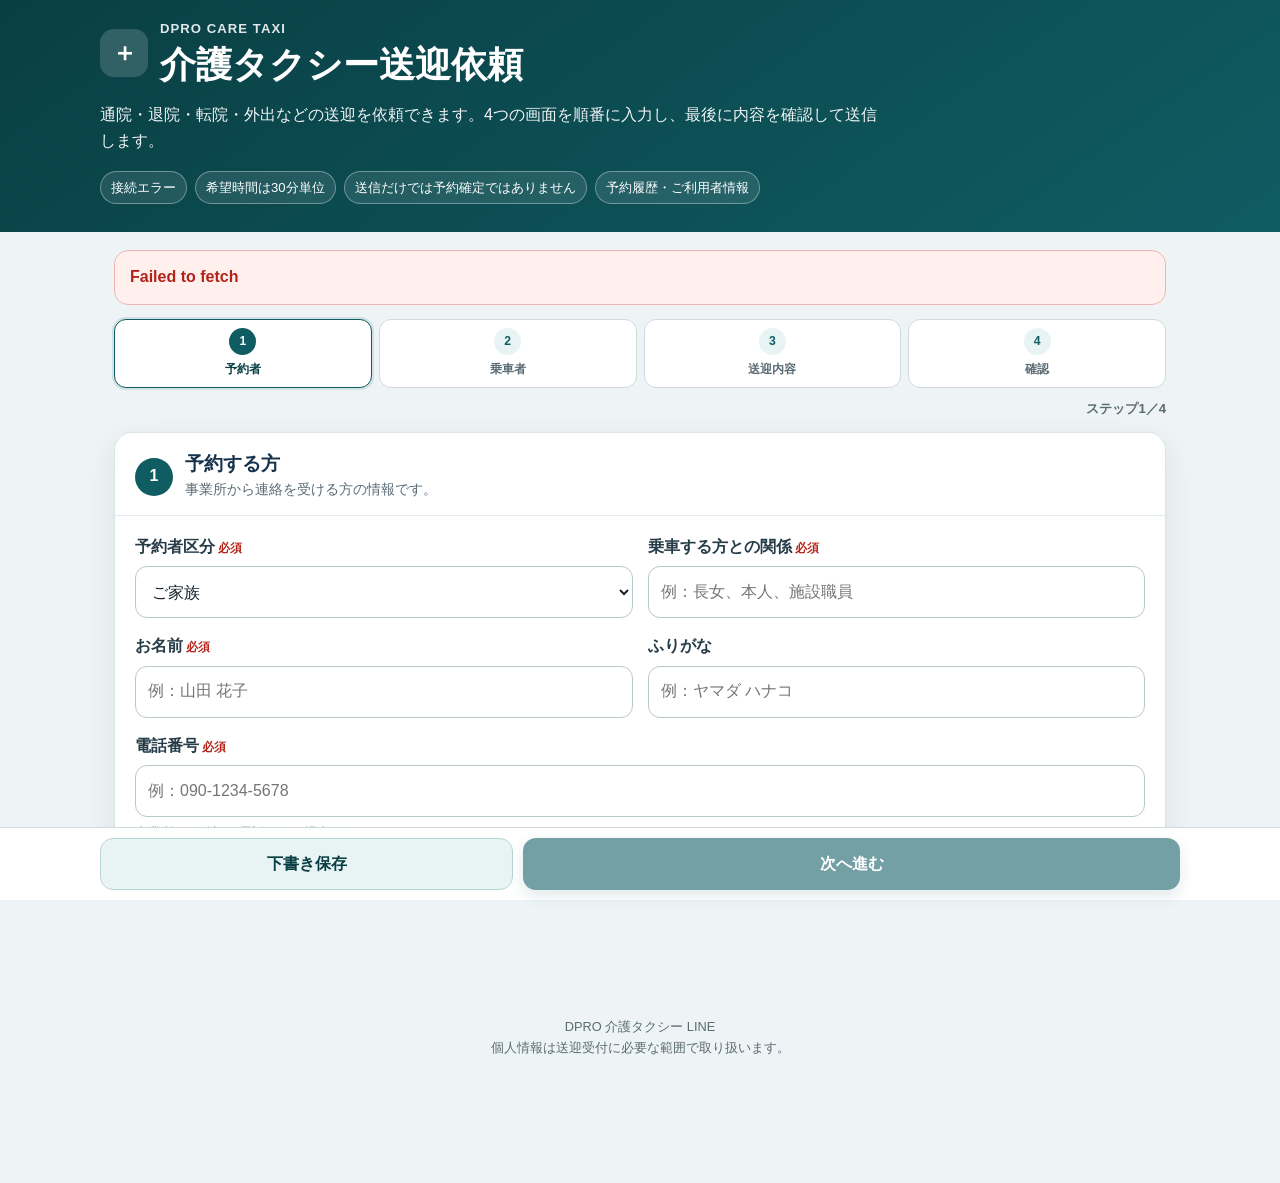
==== commit aebc235e: "Add files via upload" ====
--- a/index.html
+++ b/index.html
@@ -43,7 +43,8 @@
     h1 { margin: 2px 0 0; font-size: clamp(1.55rem, 5vw, 2.25rem); line-height: 1.28; }
     .hero-copy { margin: 14px 0 0; font-size: 1rem; opacity: .94; max-width: 780px; }
     .status-row { display: flex; flex-wrap: wrap; gap: 8px; margin-top: 16px; }
-    .status-pill { padding: 5px 10px; border: 1px solid rgba(255,255,255,.35); border-radius: 999px; font-size: .82rem; background: rgba(255,255,255,.1); }
+    .status-pill { padding: 5px 10px; border: 1px solid rgba(255,255,255,.35); border-radius: 999px; font-size: .82rem; background: rgba(255,255,255,.1); color: #fff; text-decoration: none; }
+    a.status-pill:hover { background: rgba(255,255,255,.2); }
     .main { padding: 18px 14px 110px; }
     .notice { border-radius: 14px; padding: 13px 15px; margin-bottom: 14px; font-weight: 650; }
     .notice.info { background: var(--primary-soft); color: var(--primary-dark); border: 1px solid #b9d9d6; }
@@ -148,6 +149,7 @@
         <span class="status-pill" id="connectionStatus">接続確認中</span>
         <span class="status-pill">希望時間は30分単位</span>
         <span class="status-pill">送信だけでは予約確定ではありません</span>
+        <a class="status-pill" href="./member.html">予約履歴・ご利用者情報</a>
       </div>
     </div>
   </header>
@@ -370,6 +372,7 @@
   async function initialize() {
     bindEvents();
     restoreDraft();
+    applyRepeatPrefill();
     updateSamePerson();
     updateAssistanceDetails();
     updatePassengerExtraDetails();
@@ -730,6 +733,38 @@
     } catch { if (showMessage) showNotice("下書きを保存できませんでした。", "error"); }
   }
 
+  function applyRepeatPrefill() {
+    try {
+      const key = CONFIG.REPEAT_PREFILL_KEY || "dpro_caretaxi_repeat_prefill_v1";
+      const raw = localStorage.getItem(key);
+      if (!raw) return;
+      const data = JSON.parse(raw);
+      localStorage.removeItem(key);
+      const radioNames = ["assistanceNeeded", "tripType", "returnMode"];
+      Object.entries(data).forEach(([keyName, value]) => {
+        if (["created_at", "assistance"].includes(keyName)) return;
+        if (radioNames.includes(keyName)) {
+          const radio = document.querySelector(`input[name="${keyName}"][value="${CSS.escape(String(value))}"]`);
+          if (radio) radio.checked = true;
+          return;
+        }
+        const el = $(keyName);
+        if (!el) return;
+        if (el.type === "checkbox") el.checked = Boolean(value);
+        else el.value = value ?? "";
+      });
+      document.querySelectorAll("#assistanceChecks input").forEach(el => {
+        el.checked = Array.isArray(data.assistance) && data.assistance.includes(el.value);
+      });
+      currentStep = 1;
+      highestCompletedStep = 0;
+      idempotencyKey = createIdempotencyKey();
+      showNotice("会員・家族ポータルの登録情報を入力欄へ反映しました。日時を選んで内容をご確認ください。", "success");
+    } catch {
+      localStorage.removeItem(CONFIG.REPEAT_PREFILL_KEY || "dpro_caretaxi_repeat_prefill_v1");
+    }
+  }
+
   function restoreDraft() {
     try {
       const raw = localStorage.getItem(CONFIG.DRAFT_STORAGE_KEY); if (!raw) return;
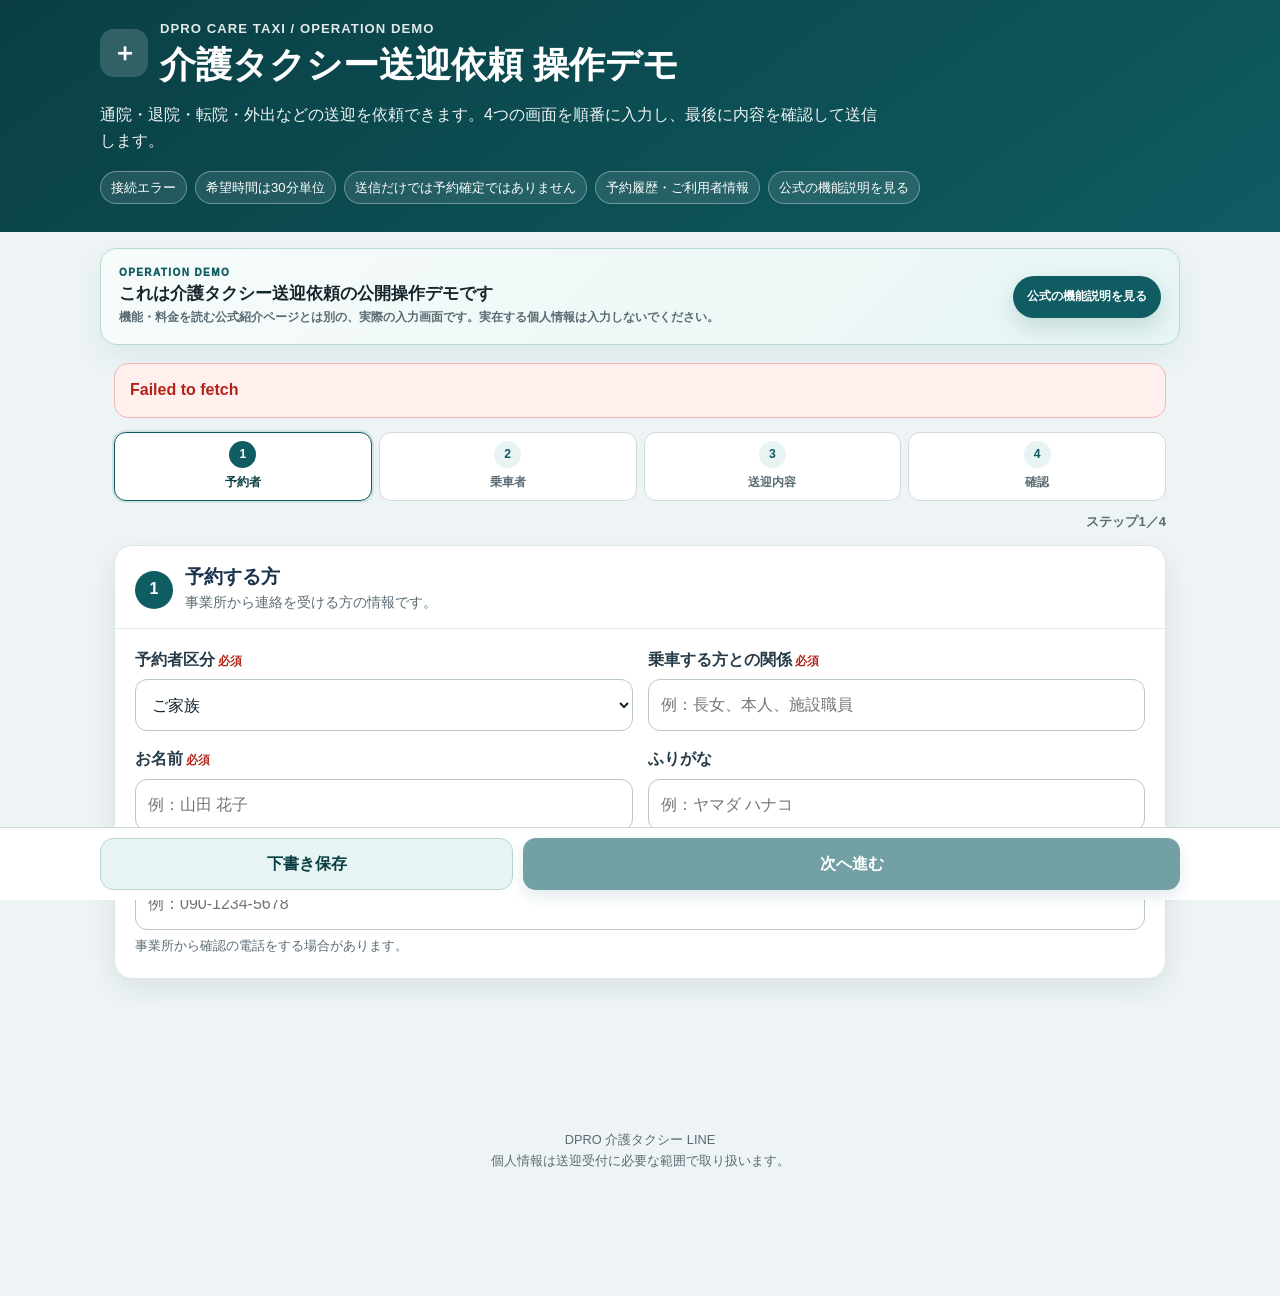
==== commit eb6a3406: "STEP DPRO-SYSTEMS-5-R2 clarify care taxi operation demo" ====
--- a/index.html
+++ b/index.html
@@ -3,9 +3,10 @@
 <head>
   <meta charset="utf-8">
   <meta name="viewport" content="width=device-width,initial-scale=1,viewport-fit=cover">
-  <meta name="theme-color" content="#0f5c62">
+  <meta name="color-scheme" content="light">
+<meta name="theme-color" content="#0f5c62">
   <meta name="format-detection" content="telephone=no">
-  <title>DPRO 介護タクシー｜送迎依頼</title>
+  <title>DPRO 介護タクシー｜公開操作デモ・送迎依頼</title>
   <script src="./config.js"></script>
   <style>
     :root {
@@ -134,29 +135,115 @@
       .action-inner { grid-template-columns: .65fr .85fr 1.35fr; gap: 7px; }
       .btn { padding-inline: 8px; font-size: .91rem; }
     }
-  </style>
+  
+/* CARETAXI-11 最終UI・アクセシビリティ調整 */
+:focus-visible{outline:3px solid #f5a623!important;outline-offset:2px!important}
+button:disabled,input:disabled,select:disabled,textarea:disabled{cursor:not-allowed;opacity:.62}
+.date-control{position:relative;display:flex;align-items:center;justify-content:center;min-height:46px;min-width:230px;border:1px solid var(--line,#c7dadd);border-radius:10px;background:#fff;color:var(--deep,#064c51);font-weight:900;padding:0 44px 0 14px;overflow:hidden}
+.date-control::after{content:"📅";position:absolute;right:13px;top:50%;transform:translateY(-50%);font-size:16px;pointer-events:none}
+.date-control .date-display{pointer-events:none;white-space:nowrap}
+.date-control input[type="date"]{position:absolute;inset:0;width:100%;height:100%;opacity:0;cursor:pointer;border:0;padding:0}
+@media(max-width:650px){.date-control{min-width:0;width:100%;font-size:14px;padding-left:10px;padding-right:38px}}
+@media(prefers-reduced-motion:reduce){*,*::before,*::after{scroll-behavior:auto!important;animation-duration:.01ms!important;animation-iteration-count:1!important;transition-duration:.01ms!important}}
+
+
+/* DPRO-SYSTEMS-5 CARETAXI OPERATION DEMO */
+.operation-demo-banner{
+  width:min(1080px,calc(100% - 28px));
+  margin:16px auto 0;
+  padding:16px 18px;
+  display:flex;
+  align-items:center;
+  justify-content:space-between;
+  gap:20px;
+  border:1px solid #b9d9d6;
+  border-radius:17px;
+  background:linear-gradient(135deg,#f7fcfb,#e7f5f4);
+  box-shadow:0 12px 30px rgba(15,92,98,.08);
+}
+.operation-demo-banner>div{display:flex;flex-direction:column}
+.operation-demo-banner small{
+  color:var(--primary,#0f5c62);
+  font-size:10px;
+  font-weight:1000;
+  letter-spacing:.14em;
+}
+.operation-demo-banner strong{font-size:17px;line-height:1.4}
+.operation-demo-banner span{margin-top:3px;color:var(--muted,#5a6b74);font-size:12px;font-weight:700}
+.operation-demo-banner a,
+.official-demo-link{
+  flex:0 0 auto;
+  min-height:42px;
+  display:inline-flex;
+  align-items:center;
+  justify-content:center;
+  padding:8px 14px;
+  border-radius:999px;
+  color:#fff!important;
+  background:var(--primary,#0f5c62);
+  text-decoration:none!important;
+  font-size:12px;
+  font-weight:900;
+  box-shadow:0 9px 22px rgba(15,92,98,.18);
+}
+.operation-demo-banner.compact{
+  width:min(1100px,calc(100% - 44px));
+  margin-top:14px;
+}
+.login-card .official-demo-link{
+  width:100%;
+  margin-top:10px;
+  background:#fff;
+  color:var(--primary-dark,var(--deep,#084b50))!important;
+  border:1px solid #b9d6d4;
+  box-shadow:none;
+}
+.top .official-demo-link{
+  min-height:42px;
+  padding:7px 12px;
+  border:1px solid rgba(255,255,255,.5);
+  background:rgba(255,255,255,.11);
+  box-shadow:none;
+}
+@media(max-width:720px){
+  .operation-demo-banner{
+    align-items:flex-start;
+    flex-direction:column;
+  }
+  .operation-demo-banner a{width:100%}
+  .operation-demo-banner.compact{width:min(100% - 24px,1100px)}
+}
+</style>
 </head>
-<body>
+<body class="operation-demo-page">
 <div class="app">
   <header class="hero">
     <div class="hero-inner">
       <div class="brand">
         <div class="brand-mark" aria-hidden="true">＋</div>
-        <div><p class="eyebrow">DPRO CARE TAXI</p><h1 id="organizationName">介護タクシー送迎依頼</h1></div>
+        <div><p class="eyebrow">DPRO CARE TAXI / OPERATION DEMO</p><h1 id="organizationName">介護タクシー送迎依頼 操作デモ</h1></div>
       </div>
       <p class="hero-copy">通院・退院・転院・外出などの送迎を依頼できます。4つの画面を順番に入力し、最後に内容を確認して送信します。</p>
       <div class="status-row">
         <span class="status-pill" id="connectionStatus">接続確認中</span>
         <span class="status-pill">希望時間は30分単位</span>
         <span class="status-pill">送信だけでは予約確定ではありません</span>
-        <a class="status-pill" href="./member.html">予約履歴・ご利用者情報</a>
+        <a class="status-pill" href="./member.html">予約履歴・ご利用者情報</a><a class="status-pill" href="https://dpro-shop.com/systems/caretaxi">公式の機能説明を見る</a>
       </div>
     </div>
   </header>
+<section class="operation-demo-banner" aria-label="公開操作デモの案内">
+  <div>
+    <small>OPERATION DEMO</small>
+    <strong>これは介護タクシー送迎依頼の公開操作デモです</strong>
+    <span>機能・料金を読む公式紹介ページとは別の、実際の入力画面です。実在する個人情報は入力しないでください。</span>
+  </div>
+  <a href="https://dpro-shop.com/systems/caretaxi">公式の機能説明を見る</a>
+</section>
 
   <main class="main">
     <div id="globalNotice" class="notice info" role="status" aria-live="polite">事業所情報を読み込んでいます。</div>
-    <div id="demoNotice" class="notice warn hidden">現在は営業デモ環境です。入力した内容はデモデータとして保存されます。</div>
+    <div id="demoNotice" class="notice warn hidden">現在は公開操作デモ環境です。入力内容は架空データとして保存されます。実在する個人情報は入力しないでください。</div>
 
     <nav class="step-nav" aria-label="入力手順">
       <button type="button" class="step-chip is-current" data-step-target="1"><span>1</span>予約者</button>
@@ -706,7 +793,7 @@
     try {
       const response = await fetch(`${String(CONFIG.API_BASE_URL).replace(/\/$/, "")}${path}`, { method: options.method || "GET", headers, body: options.body ? JSON.stringify(options.body) : undefined, signal: controller.signal });
       const data = await response.json().catch(() => ({}));
-      if (!response.ok || data.ok === false) throw new Error(data.message || `通信エラー（${response.status}）`);
+      if(response.status===401&&options.auth){sessionStorage.removeItem(CONFIG.MEMBER_SESSION_KEY||"dpro_caretaxi_member_session_v1");memberToken=null;throw new Error("セッションの有効期限が切れました。もう一度送信してください。")}if (!response.ok || data.ok === false) throw new Error(data.message || `通信エラー（${response.status}）`);
       return data;
     } catch (error) {
       if (error.name === "AbortError") throw new Error("通信がタイムアウトしました。電波状況を確認してください。");
